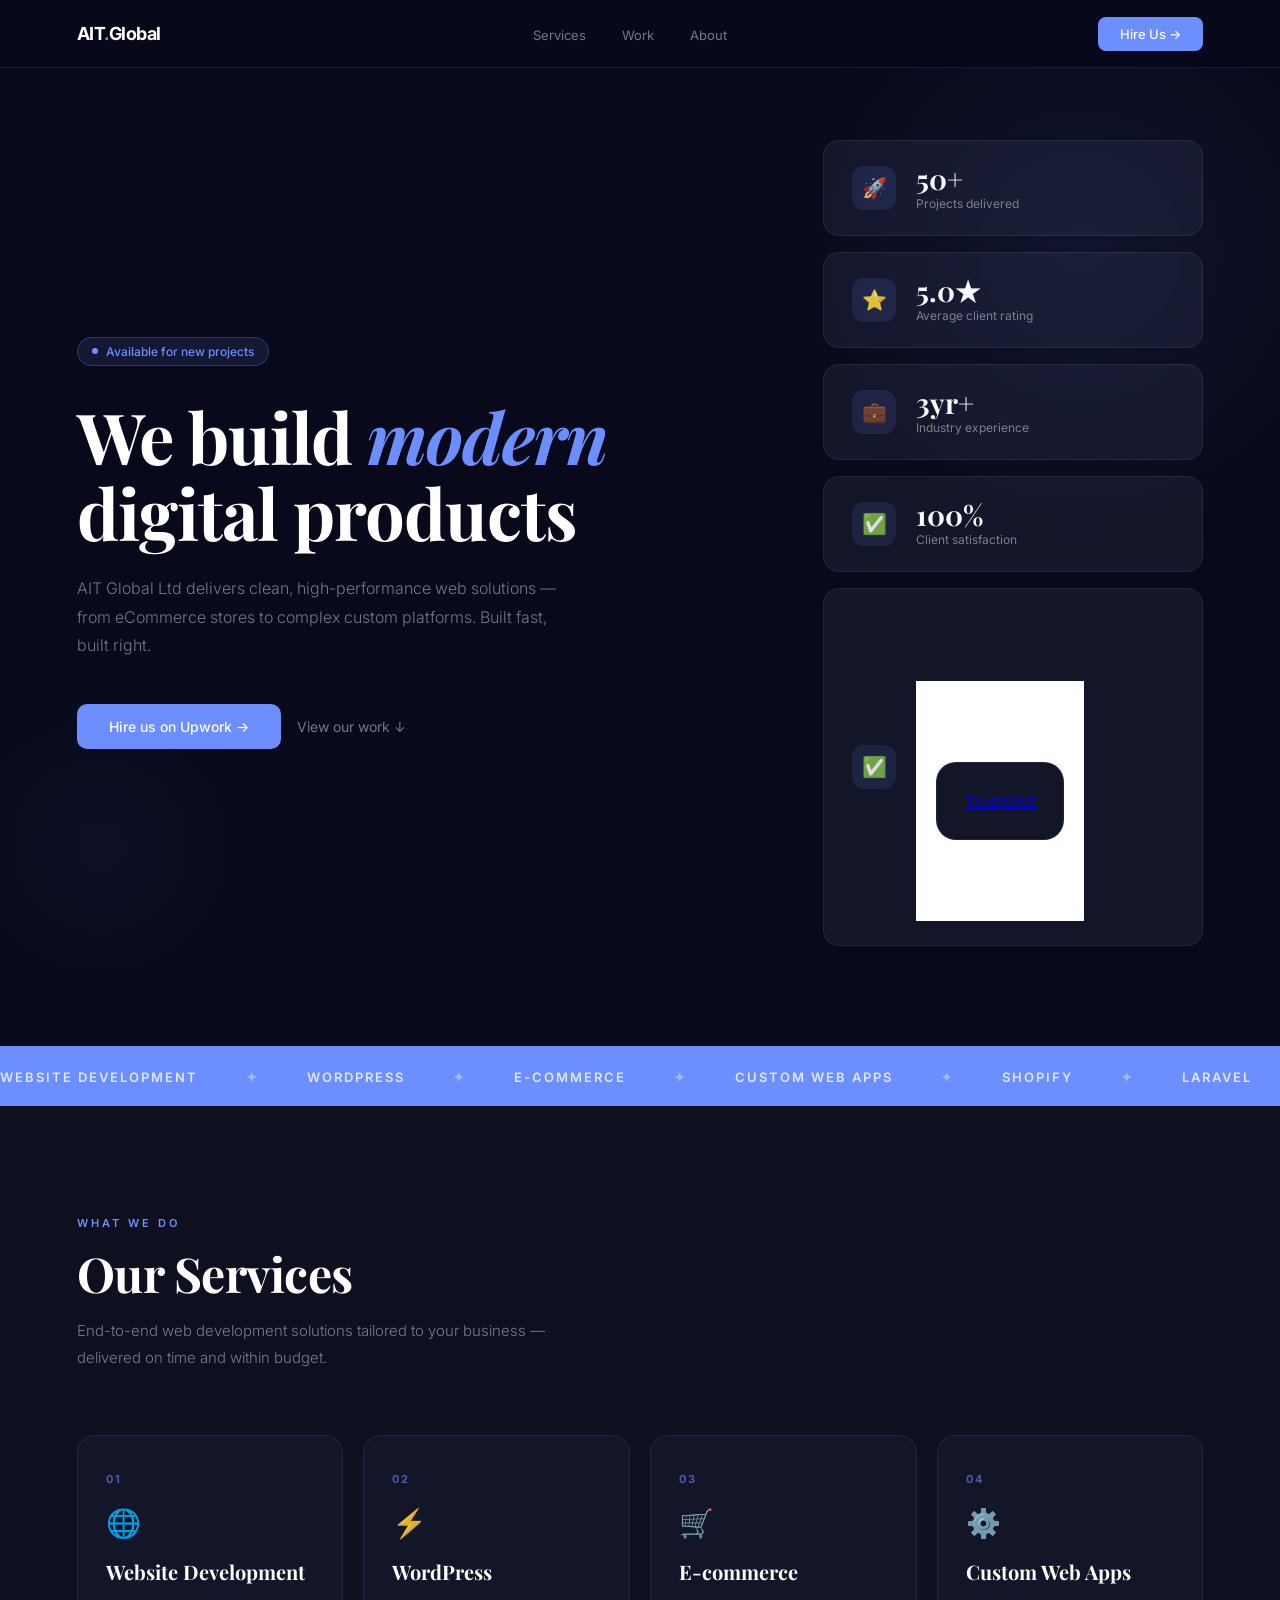
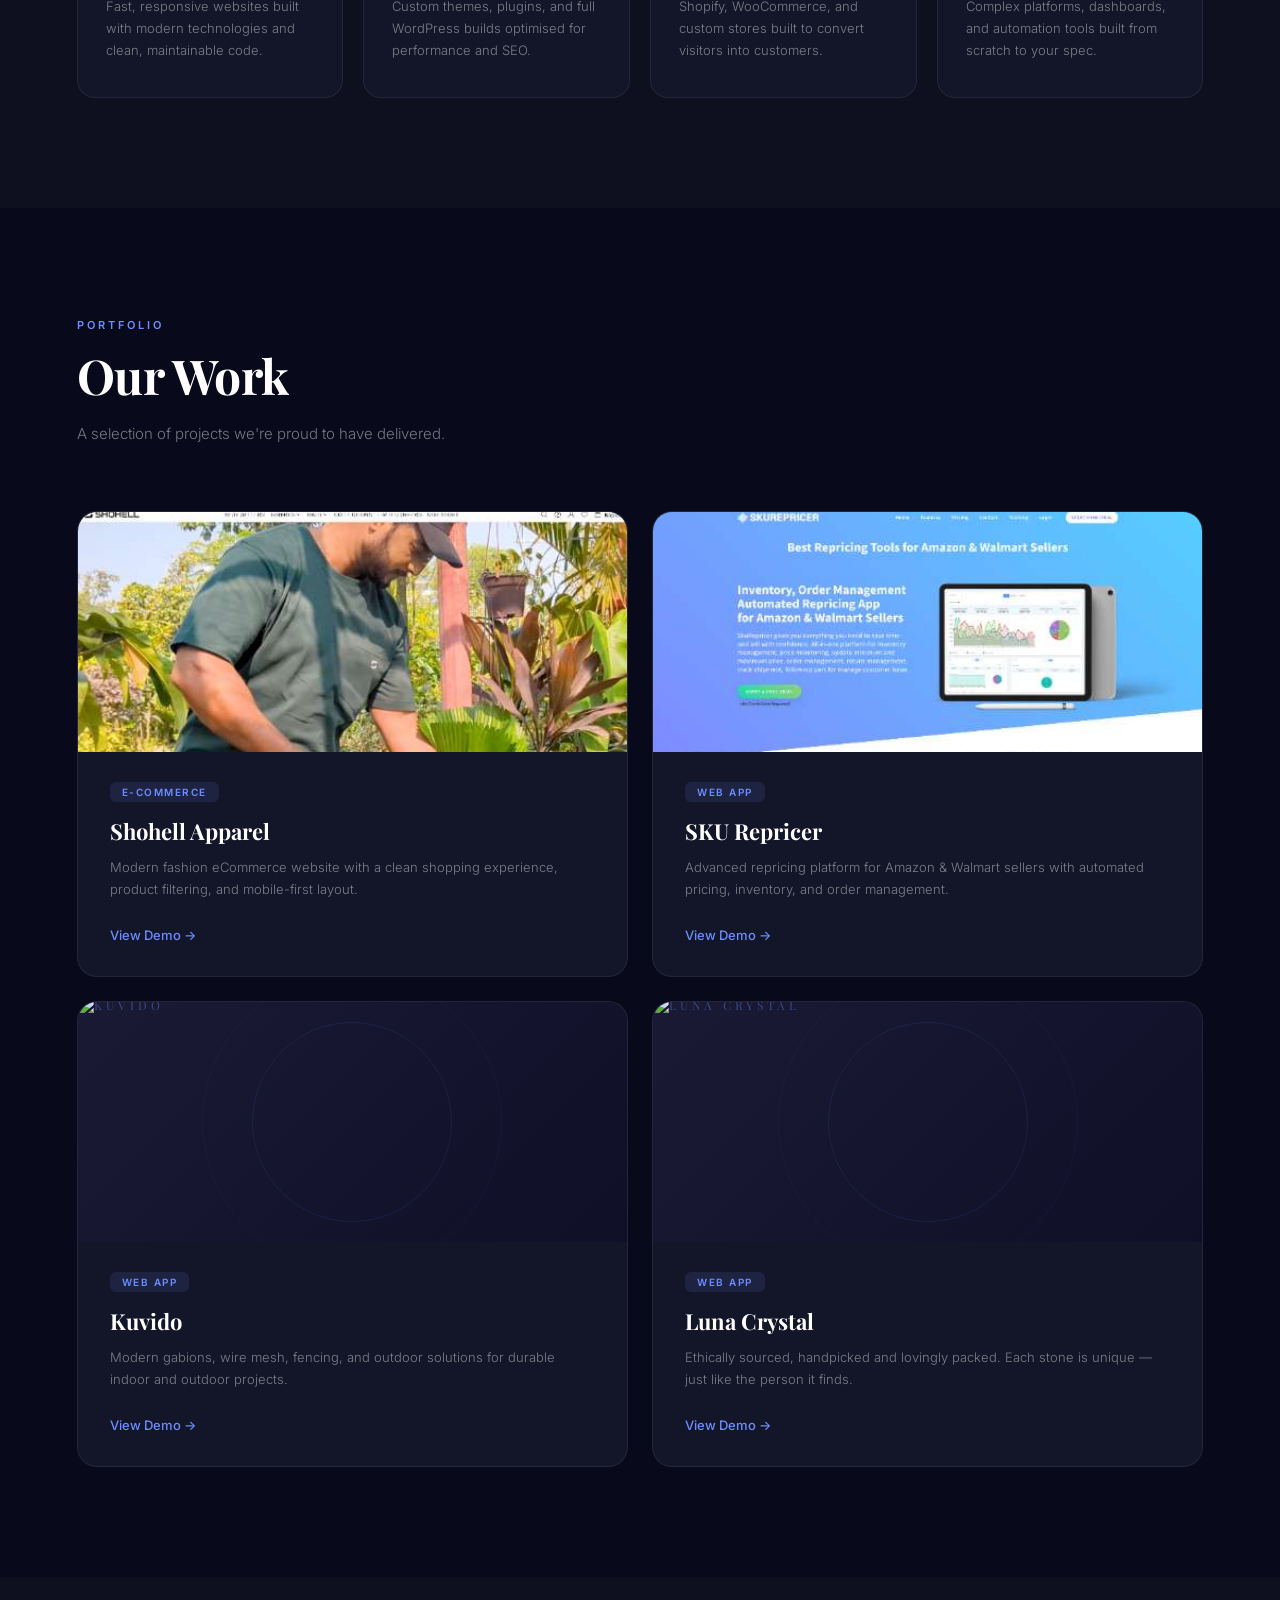
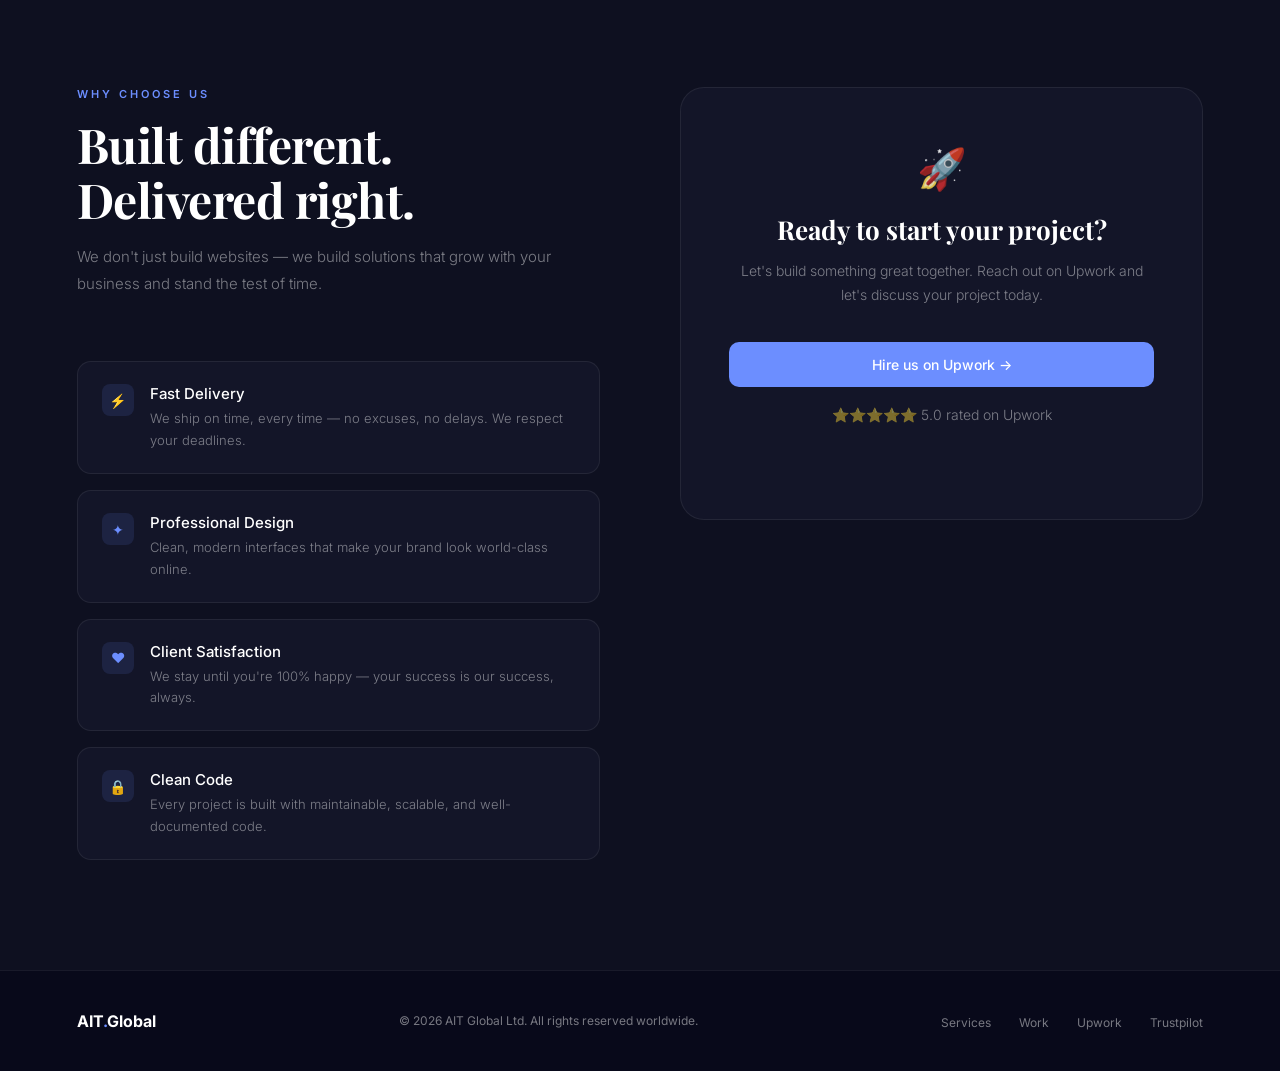
==== index.html @ 06193c50 "Update index.html" ====
<!DOCTYPE html>
<html lang="en">
<head>
<meta charset="UTF-8">
<meta name="viewport" content="width=device-width, initial-scale=1.0">
<title>AIT Global Ltd</title>
 <!-- TrustBox script -->
<script type="text/javascript" src="//widget.trustpilot.com/bootstrap/v5/tp.widget.bootstrap.min.js" async></script>
<!-- End TrustBox script -->
<link href="https://fonts.googleapis.com/css2?family=Playfair+Display:ital,wght@0,400;0,700;1,400&family=Inter:wght@300;400;500;600&display=swap" rel="stylesheet">
<link href="style.css" rel="stylesheet">
</head>
<body>

<nav>
  <a href="#" class="logo">AIT<em>.</em>Global</a>
  <ul class="nav-links">
    <li><a href="#services">Services</a></li>
    <li><a href="#work">Work</a></li>
    <li><a href="#why">About</a></li>
  </ul>
  <a href="https://www.upwork.com/agencies/2029440093479025218/" class="nav-cta" target="_blank">Hire Us →</a>
</nav>
<!-- HERO -->
<section class="hero">
  <div>
    <div class="hero-badge"><span></span> Available for new projects</div>
    <h1>We build <em>modern</em><br>digital products</h1>
    <p class="hero-sub">AIT Global Ltd delivers clean, high-performance web solutions — from eCommerce stores to complex custom platforms. Built fast, built right.</p>
    <div class="hero-actions">
      <a href="https://www.upwork.com/agencies/2029440093479025218/" class="btn-primary" target="_blank">Hire us on Upwork →</a>
      <a href="#work" class="btn-ghost">View our work ↓</a>
    </div>
  </div>
  <div class="hero-right">
    <div class="stat-card">
      <div class="stat-icon">🚀</div>
      <div>
        <div class="stat-num">50+</div>
        <div class="stat-label">Projects delivered</div>
      </div>
    </div>
    <div class="stat-card">
      <div class="stat-icon">⭐</div>
      <div>
        <div class="stat-num">5.0★</div>
        <div class="stat-label">Average client rating</div>
      </div>
    </div>
    <div class="stat-card">
      <div class="stat-icon">💼</div>
      <div>
        <div class="stat-num">3yr+</div>
        <div class="stat-label">Industry experience</div>
      </div>
    </div>
    <div class="stat-card">
      <div class="stat-icon">✅</div>
      <div>
        <div class="stat-num">100%</div>
        <div class="stat-label">Client satisfaction</div>
      </div>
    </div>
    <div class="stat-card">
      <div class="stat-icon">✅</div>
      <div>
        <section class="trustpilot-section">
  <div class="trustpilot-section__inner">
    <div
      class="trustpilot-widget"
      data-locale="en-GB"
      data-template-id="56278e9abfbbba0bdcd568bc"
      data-businessunit-id="6a0d34b3b5e8fbc1fc6ab415"
      data-style-height="140px"
      data-style-width="100%"
      data-theme="light">
      <a href="https://www.trustpilot.com/review/aitgloballtd.com" target="_blank" rel="noopener">Trustpilot</a>
    </div>
  </div>
</section>
      </div>
    </div>
   <!-- <div class="trustpilot-section__inner">
    
  </div> -->
  </div>
</section>

<!-- MARQUEE -->
<div class="marquee-wrap">
  <div class="marquee">
    <span>Website Development</span><span class="dot">✦</span>
    <span>WordPress</span><span class="dot">✦</span>
    <span>E-commerce</span><span class="dot">✦</span>
    <span>Custom Web Apps</span><span class="dot">✦</span>
    <span>Shopify</span><span class="dot">✦</span>
    <span>Laravel</span><span class="dot">✦</span>
    <span>React</span><span class="dot">✦</span>
    <span>UI/UX Design</span><span class="dot">✦</span>
    <span>Website Development</span><span class="dot">✦</span>
    <span>WordPress</span><span class="dot">✦</span>
    <span>E-commerce</span><span class="dot">✦</span>
    <span>Custom Web Apps</span><span class="dot">✦</span>
    <span>Shopify</span><span class="dot">✦</span>
    <span>Laravel</span><span class="dot">✦</span>
    <span>React</span><span class="dot">✦</span>
    <span>UI/UX Design</span><span class="dot">✦</span>
  </div>
</div>

<!-- SERVICES -->
<section class="services" id="services">
  <div class="section-eyebrow">What we do</div>
  <h2>Our Services</h2>
  <p class="section-sub">End-to-end web development solutions tailored to your business — delivered on time and within budget.</p>
  <div class="services-grid">
    <div class="service-card">
      <div class="service-num">01</div>
      <div class="service-icon">🌐</div>
      <div class="service-title">Website Development</div>
      <p class="service-desc">Fast, responsive websites built with modern technologies and clean, maintainable code.</p>
    </div>
    <div class="service-card">
      <div class="service-num">02</div>
      <div class="service-icon">⚡</div>
      <div class="service-title">WordPress</div>
      <p class="service-desc">Custom themes, plugins, and full WordPress builds optimised for performance and SEO.</p>
    </div>
    <div class="service-card">
      <div class="service-num">03</div>
      <div class="service-icon">🛒</div>
      <div class="service-title">E-commerce</div>
      <p class="service-desc">Shopify, WooCommerce, and custom stores built to convert visitors into customers.</p>
    </div>
    <div class="service-card">
      <div class="service-num">04</div>
      <div class="service-icon">⚙️</div>
      <div class="service-title">Custom Web Apps</div>
      <p class="service-desc">Complex platforms, dashboards, and automation tools built from scratch to your spec.</p>
    </div>
  </div>
 
</section>

<!-- WORK -->
<section id="work">
  <div class="section-eyebrow">Portfolio</div>
  <h2>Our Work</h2>
  <p class="section-sub">A selection of projects we're proud to have delivered.</p>
  <div class="work-grid">
    <div class="work-card">
      <div class="work-thumb work-thumb-1">
        <div class="work-thumb-deco2"></div>
        <div class="work-thumb-deco"></div>
        <div class="work-thumb-img">
          <img src="shohel-apparel.jpg" alt="Shohell Apparel" />
        </div>
      </div>
      <div class="work-body">
        <div class="work-tag">E-commerce</div>
        <div class="work-title">Shohell Apparel</div>
        <p class="work-desc">Modern fashion eCommerce website with a clean shopping experience, product filtering, and mobile-first layout.</p>
        <a href="https://shohellapparel.com/" class="work-link">View Demo →</a>
      </div>
    </div>
    <div class="work-card">
      <div class="work-thumb work-thumb-1">
        <div class="work-thumb-deco2"></div>
        <div class="work-thumb-deco"></div>
        <div class="work-thumb-img">
          <img src="skurepricer.jpg" alt="Skurepricer" />
        </div>
      </div>
      <div class="work-body">
        <div class="work-tag">Web App</div>
        <div class="work-title">SKU Repricer</div>
        <p class="work-desc">Advanced repricing platform for Amazon & Walmart sellers with automated pricing, inventory, and order management.</p>
        <a href="https://skurepricer.com/" class="work-link">View Demo →</a>
      </div>
    </div>
   <div class="work-card">
      <div class="work-thumb work-thumb-1">
        <div class="work-thumb-deco2"></div>
        <div class="work-thumb-deco"></div>
        <div class="work-thumb-img">
          <img src="kuvido.png" alt="Kuvido" />
        </div>
      </div>
      <div class="work-body">
        <div class="work-tag">Web App</div>
        <div class="work-title">Kuvido</div>
        <p class="work-desc">Modern gabions, wire mesh, fencing, and outdoor solutions for durable indoor and outdoor projects.</p>
        <a href="https://kuvido.com/" class="work-link">View Demo →</a>
      </div>
    </div>
   <div class="work-card">
      <div class="work-thumb work-thumb-1">
        <div class="work-thumb-deco2"></div>
        <div class="work-thumb-deco"></div>
        <div class="work-thumb-img">
          <img src="luna-crystal.png" alt="Luna Crystal" />
        </div>
      </div>
      <div class="work-body">
        <div class="work-tag">Web App</div>
        <div class="work-title">Luna Crystal</div>
        <p class="work-desc">Ethically sourced, handpicked and lovingly packed. Each stone is unique — just like the person it finds.</p>
        <a href="https://lunacrystals.co.uk/" class="work-link">View Demo →</a>
      </div>
    </div>
  </div>
</section>

<!-- WHY -->
<section class="why" id="why">
  <div class="why-inner">
    <div>
      <div class="section-eyebrow">Why choose us</div>
      <h2>Built different.<br>Delivered right.</h2>
      <p class="section-sub">We don't just build websites — we build solutions that grow with your business and stand the test of time.</p>
      <ul class="why-list">
        <li class="why-item">
          <div class="why-check">⚡</div>
          <div class="why-text">
            <strong>Fast Delivery</strong>
            <span>We ship on time, every time — no excuses, no delays. We respect your deadlines.</span>
          </div>
        </li>
        <li class="why-item">
          <div class="why-check">✦</div>
          <div class="why-text">
            <strong>Professional Design</strong>
            <span>Clean, modern interfaces that make your brand look world-class online.</span>
          </div>
        </li>
        <li class="why-item">
          <div class="why-check">❤</div>
          <div class="why-text">
            <strong>Client Satisfaction</strong>
            <span>We stay until you're 100% happy — your success is our success, always.</span>
          </div>
        </li>
        <li class="why-item">
          <div class="why-check">🔒</div>
          <div class="why-text">
            <strong>Clean Code</strong>
            <span>Every project is built with maintainable, scalable, and well-documented code.</span>
          </div>
        </li>
      </ul>
    </div>
    <div>
      <div class="cta-box">
        <div class="cta-box-icon">🚀</div>
        <h3>Ready to start your project?</h3>
        <p>Let's build something great together. Reach out on Upwork and let's discuss your project today.</p>
        <a href="https://www.upwork.com/agencies/2029440093479025218/" class="btn-primary" target="_blank">Hire us on Upwork →</a>
        <p class="cta-trust">⭐⭐⭐⭐⭐ 5.0 rated on Upwork</p>
      </div>
    </div>
  </div>
</section>

<footer>
  <div class="footer-logo">AIT<em>.</em>Global</div>
  <p>© <span id="year"></span> AIT Global Ltd. All rights reserved worldwide.</p>
  <script>
    document.getElementById('year').textContent = new Date().getFullYear();
  </script>
  <ul class="footer-links">
    <li><a href="#services">Services</a></li>
    <li><a href="#work">Work</a></li>
    <li><a href="https://www.upwork.com/agencies/2029440093479025218/" target="_blank">Upwork</a></li>
    <li><a href="https://www.trustpilot.com/review/aitgloballtd.com" target="_blank">Trustpilot</a></li>
  </ul>
</footer>

</body>
</html>
---- style.css ----
*, *::before, *::after { margin: 0; padding: 0; box-sizing: border-box; }

  :root {
    --bg: #08091A;
    --bg2: #0E1020;
    --bg3: #131528;
    --accent: #6C8EFF;
    --accent2: #4F6EF7;
    --accent-light: rgba(108,142,255,0.12);
    --white: #ffffff;
    --muted: rgba(255,255,255,0.45);
    --border: rgba(255,255,255,0.07);
    --text: rgba(255,255,255,0.88);
  }

  html { scroll-behavior: smooth; }

  body {
    font-family: 'Inter', sans-serif;
    background: var(--bg);
    color: var(--text);
    overflow-x: hidden;
  }

  /* NAV */
  nav {
    position: fixed;
    top: 0; left: 0; right: 0;
    z-index: 100;
    padding: 0 6%;
    height: 68px;
    display: flex;
    align-items: center;
    justify-content: space-between;
    background: rgba(8,9,26,0.85);
    backdrop-filter: blur(16px);
    border-bottom: 1px solid var(--border);
  }

  .logo {
    font-family: 'Inter', sans-serif;
    font-weight: 700;
    font-size: 18px;
    color: var(--white);
    letter-spacing: -0.5px;
    text-decoration: none;
  }

  .logo em { color: var(--accent); font-style: normal; }

  .nav-links {
    display: flex;
    gap: 36px;
    list-style: none;
  }

  .nav-links a {
    font-size: 13px;
    font-weight: 400;
    color: var(--muted);
    text-decoration: none;
    transition: color 0.2s;
  }

  .nav-links a:hover { color: var(--white); }

  .nav-cta {
    background: var(--accent);
    color: var(--white);
    padding: 9px 22px;
    border-radius: 8px;
    font-size: 13px;
    font-weight: 500;
    text-decoration: none;
    transition: all 0.2s;
  }

  .nav-cta:hover { background: var(--accent2); transform: translateY(-1px); }

  /* HERO */
  .hero {
    min-height: 100vh;
    padding: 140px 6% 100px;
    display: grid;
    grid-template-columns: 1fr 380px;
    gap: 60px;
    align-items: center;
    position: relative;
    overflow: hidden;
  }

  .hero::before {
    content: '';
    position: absolute;
    width: 700px;
    height: 700px;
    border-radius: 50%;
    background: radial-gradient(circle, rgba(108,142,255,0.08) 0%, transparent 65%);
    top: -100px;
    right: -150px;
    pointer-events: none;
  }

  .hero::after {
    content: '';
    position: absolute;
    width: 400px;
    height: 400px;
    border-radius: 50%;
    background: radial-gradient(circle, rgba(108,142,255,0.05) 0%, transparent 65%);
    bottom: 0;
    left: -100px;
    pointer-events: none;
  }

  .hero-badge {
    display: inline-flex;
    align-items: center;
    gap: 8px;
    background: var(--accent-light);
    border: 1px solid rgba(108,142,255,0.25);
    color: var(--accent);
    font-size: 12px;
    font-weight: 500;
    padding: 6px 14px;
    border-radius: 100px;
    margin-bottom: 32px;
  }

  .hero-badge span {
    width: 6px;
    height: 6px;
    border-radius: 50%;
    background: var(--accent);
    animation: blink 2s infinite;
  }

  @keyframes blink {
    0%, 100% { opacity: 1; }
    50% { opacity: 0.3; }
  }

  .hero h1 {
    font-family: 'Playfair Display', serif;
    font-size: clamp(44px, 5.5vw, 72px);
    font-weight: 700;
    line-height: 1.08;
    letter-spacing: -1px;
    color: var(--white);
    margin-bottom: 24px;
  }

  .hero h1 em {
    font-style: italic;
    color: var(--accent);
  }

  .hero-sub {
    font-size: 16px;
    font-weight: 300;
    color: var(--muted);
    line-height: 1.8;
    max-width: 500px;
    margin-bottom: 44px;
  }

  .hero-actions {
    display: flex;
    gap: 16px;
    align-items: center;
  }

  .btn-primary {
    background: var(--accent);
    color: var(--white);
    padding: 14px 32px;
    border-radius: 10px;
    font-size: 14px;
    font-weight: 500;
    text-decoration: none;
    transition: all 0.25s;
    display: inline-flex;
    align-items: center;
    gap: 8px;
  }

  .btn-primary:hover {
    background: var(--accent2);
    transform: translateY(-2px);
    box-shadow: 0 12px 32px rgba(108,142,255,0.35);
  }

  .btn-ghost {
    color: var(--muted);
    font-size: 14px;
    font-weight: 400;
    text-decoration: none;
    display: inline-flex;
    align-items: center;
    gap: 8px;
    transition: color 0.2s;
  }

  .btn-ghost:hover { color: var(--white); }

  .hero-right {
    display: flex;
    flex-direction: column;
    gap: 16px;
  }

  .stat-card {
    background: var(--bg3);
    border: 1px solid var(--border);
    border-radius: 16px;
    padding: 24px 28px;
    display: flex;
    align-items: center;
    gap: 20px;
    transition: border-color 0.2s;
  }

  .stat-card:hover { border-color: rgba(108,142,255,0.3); }

  .stat-icon {
    width: 44px;
    height: 44px;
    background: var(--accent-light);
    border-radius: 12px;
    display: flex;
    align-items: center;
    justify-content: center;
    font-size: 20px;
    flex-shrink: 0;
  }

  .stat-num {
    font-family: 'Playfair Display', serif;
    font-size: 28px;
    font-weight: 700;
    color: var(--white);
    line-height: 1;
  }

  .stat-label {
    font-size: 12px;
    color: var(--muted);
    margin-top: 3px;
  }

  /* MARQUEE */
  .marquee-wrap {
    padding: 20px 0;
    background: var(--accent);
    overflow: hidden;
    white-space: nowrap;
  }

  .marquee {
    display: inline-flex;
    gap: 48px;
    animation: marquee 20s linear infinite;
  }

  .marquee span {
    font-size: 13px;
    font-weight: 600;
    letter-spacing: 2px;
    text-transform: uppercase;
    color: rgba(255,255,255,0.8);
  }

  .marquee span.dot { color: rgba(255,255,255,0.4); }

  @keyframes marquee {
    0% { transform: translateX(0); }
    100% { transform: translateX(-50%); }
  }

  /* SECTIONS */
  section { padding: 110px 6%; }

  .section-eyebrow {
    font-size: 11px;
    font-weight: 600;
    letter-spacing: 3px;
    text-transform: uppercase;
    color: var(--accent);
    margin-bottom: 16px;
  }

  h2 {
    font-family: 'Playfair Display', serif;
    font-size: clamp(30px, 4vw, 48px);
    font-weight: 700;
    color: var(--white);
    line-height: 1.15;
    letter-spacing: -0.5px;
    margin-bottom: 16px;
  }

  .section-sub {
    font-size: 15px;
    font-weight: 300;
    color: var(--muted);
    line-height: 1.8;
    max-width: 480px;
    margin-bottom: 64px;
  }

  /* SERVICES */
  .services { background: var(--bg2); }

  .services-grid {
    display: grid;
    grid-template-columns: repeat(auto-fit, minmax(240px, 1fr));
    gap: 20px;
  }

  .service-card {
    background: var(--bg3);
    border: 1px solid var(--border);
    border-radius: 18px;
    padding: 36px 28px;
    position: relative;
    overflow: hidden;
    transition: all 0.3s;
    cursor: default;
  }

  .service-card::after {
    content: '';
    position: absolute;
    inset: 0;
    border-radius: 18px;
    background: linear-gradient(135deg, rgba(108,142,255,0.05) 0%, transparent 60%);
    opacity: 0;
    transition: opacity 0.3s;
  }

  .service-card:hover {
    border-color: rgba(108,142,255,0.3);
    transform: translateY(-6px);
  }

  .service-card:hover::after { opacity: 1; }

  .service-num {
    font-size: 11px;
    font-weight: 700;
    letter-spacing: 2px;
    color: var(--accent);
    margin-bottom: 20px;
    opacity: 0.6;
  }

  .service-icon {
    font-size: 28px;
    margin-bottom: 18px;
  }

  .service-title {
    font-family: 'Playfair Display', serif;
    font-size: 20px;
    font-weight: 700;
    color: var(--white);
    margin-bottom: 10px;
  }

  .service-desc {
    font-size: 13px;
    font-weight: 300;
    color: var(--muted);
    line-height: 1.7;
  }

  /* WORK */
  .work-grid {
    display: grid;
    grid-template-columns: repeat(auto-fit, minmax(360px, 1fr));
    gap: 24px;
  }

  .work-card {
    background: var(--bg3);
    border: 1px solid var(--border);
    border-radius: 20px;
    overflow: hidden;
    transition: all 0.3s;
  }

  .work-card:hover {
    border-color: rgba(108,142,255,0.25);
    transform: translateY(-8px);
  }

  .work-thumb {
    height: 240px;
    display: flex;
    align-items: center;
    justify-content: center;
    font-family: 'Playfair Display', serif;
    font-size: 12px;
    letter-spacing: 4px;
    text-transform: uppercase;
    font-weight: 400;
    position: relative;
    overflow: hidden;
  }

  .work-thumb-1 {
    background: linear-gradient(135deg, #1a1a35, #0f0f28);
    color: rgba(108,142,255,0.4);
  }

  .work-thumb-2 {
    background: linear-gradient(135deg, #0d1f35, #0a1520);
    color: rgba(108,142,255,0.4);
  }

  .work-thumb-deco {
    position: absolute;
    width: 200px;
    height: 200px;
    border-radius: 50%;
    border: 1px solid rgba(108,142,255,0.1);
    top: 50%;
    left: 50%;
    transform: translate(-50%, -50%);
  }

  .work-thumb-deco2 {
    position: absolute;
    width: 300px;
    height: 300px;
    border-radius: 50%;
    border: 1px solid rgba(108,142,255,0.05);
    top: 50%;
    left: 50%;
    transform: translate(-50%, -50%);
  }

  .work-body { padding: 28px 32px 32px; }

  .work-tag {
    display: inline-block;
    background: var(--accent-light);
    color: var(--accent);
    font-size: 10px;
    font-weight: 600;
    letter-spacing: 1.5px;
    text-transform: uppercase;
    padding: 4px 12px;
    border-radius: 6px;
    margin-bottom: 14px;
  }

  .work-title {
    font-family: 'Playfair Display', serif;
    font-size: 22px;
    font-weight: 700;
    color: var(--white);
    margin-bottom: 10px;
  }

  .work-desc {
    font-size: 13px;
    font-weight: 300;
    color: var(--muted);
    line-height: 1.7;
    margin-bottom: 24px;
  }

  .work-link {
    display: inline-flex;
    align-items: center;
    gap: 8px;
    font-size: 13px;
    font-weight: 500;
    color: var(--accent);
    text-decoration: none;
    transition: gap 0.2s;
  }

  .work-link:hover { gap: 12px; }

  /* WHY */
  .why { background: var(--bg2); }

  .why-inner {
    display: grid;
    grid-template-columns: 1fr 1fr;
    gap: 80px;
    align-items: start;
  }

  .why-list {
    list-style: none;
    display: flex;
    flex-direction: column;
    gap: 16px;
    margin-top: 48px;
  }

  .why-item {
    display: flex;
    align-items: flex-start;
    gap: 16px;
    padding: 22px 24px;
    background: var(--bg3);
    border: 1px solid var(--border);
    border-radius: 14px;
    transition: all 0.2s;
  }

  .why-item:hover {
    border-color: rgba(108,142,255,0.25);
    background: rgba(108,142,255,0.04);
  }

  .why-check {
    width: 32px;
    height: 32px;
    background: var(--accent-light);
    border-radius: 8px;
    display: flex;
    align-items: center;
    justify-content: center;
    color: var(--accent);
    font-size: 14px;
    flex-shrink: 0;
  }

  .why-text strong {
    display: block;
    font-size: 15px;
    font-weight: 500;
    color: var(--white);
    margin-bottom: 4px;
  }

  .why-text span {
    font-size: 13px;
    font-weight: 300;
    color: var(--muted);
    line-height: 1.6;
  }

  .cta-box {
    background: var(--bg3);
    border: 1px solid var(--border);
    border-radius: 24px;
    padding: 56px 48px;
    text-align: center;
    position: sticky;
    top: 100px;
  }

  .cta-box-icon {
    font-size: 40px;
    margin-bottom: 20px;
  }

  .cta-box h3 {
    font-family: 'Playfair Display', serif;
    font-size: 26px;
    font-weight: 700;
    color: var(--white);
    margin-bottom: 12px;
    line-height: 1.3;
  }

  .cta-box p {
    font-size: 14px;
    font-weight: 300;
    color: var(--muted);
    line-height: 1.7;
    margin-bottom: 36px;
  }

  .cta-box .btn-primary { display: block; text-align: center; justify-content: center; margin-bottom: 12px; }

  .cta-trust {
    font-size: 12px;
    color: var(--muted);
    margin-top: 16px;
  }

  /* FOOTER */
  footer {
    background: var(--bg);
    border-top: 1px solid var(--border);
    padding: 40px 6%;
    display: flex;
    align-items: center;
    justify-content: space-between;
    flex-wrap: wrap;
    gap: 20px;
  }

  .footer-logo {
    font-weight: 700;
    font-size: 16px;
    color: var(--white);
  }

  .footer-logo em { color: var(--accent); font-style: normal; }

  footer p { font-size: 12px; color: var(--muted); }

  .footer-links {
    display: flex;
    gap: 28px;
    list-style: none;
  }

  .footer-links a {
    font-size: 12px;
    color: var(--muted);
    text-decoration: none;
    transition: color 0.2s;
  }

  .footer-links a:hover { color: var(--accent); }

  @media (max-width: 900px) {
    .hero { grid-template-columns: 1fr; }
    .why-inner { grid-template-columns: 1fr; }
    .nav-links { display: none; }
  }

 .work-thumb {
   overflow: hidden;
   position: relative;
 }
 
 .work-thumb-img {
   width: 100%;
   height: 250px; /* visible area height */
   overflow: hidden;
 }
 
 .work-thumb-img img {
   width: 100%;
   height: auto;
   display: block;
   transition: transform 8s ease-in-out; /* smooth scroll speed */
   transform: translateY(0);
 }
 
 .work-thumb:hover .work-thumb-img img {
   transform: translateY(calc(-100% + 250px)); /* scrolls to bottom */
 }
 .trustpilot-section {
  padding: 80px 20px;
  background: #ffffff;
}

.trustpilot-section__inner {
  max-width: 1100px;
  margin: 0 auto;
}

.trustpilot-widget {
  margin-top: 0 !important;
}
 .trustpilot-section {
  padding: 70px 6%;
  background: var(--bg2);
  border-top: 1px solid var(--border);
  border-bottom: 1px solid var(--border);
}

.trustpilot-section__inner {
  max-width: 1100px;
  margin: 0 auto;
  background: var(--bg3);
  border: 1px solid var(--border);
  border-radius: 20px;
  padding: 28px;
}

.trustpilot-widget {
  margin: 0 !important;
}
 .trustpilot-section {
  margin-top: 68px;
  padding: 80px 20px;
  background: #ffffff;
}
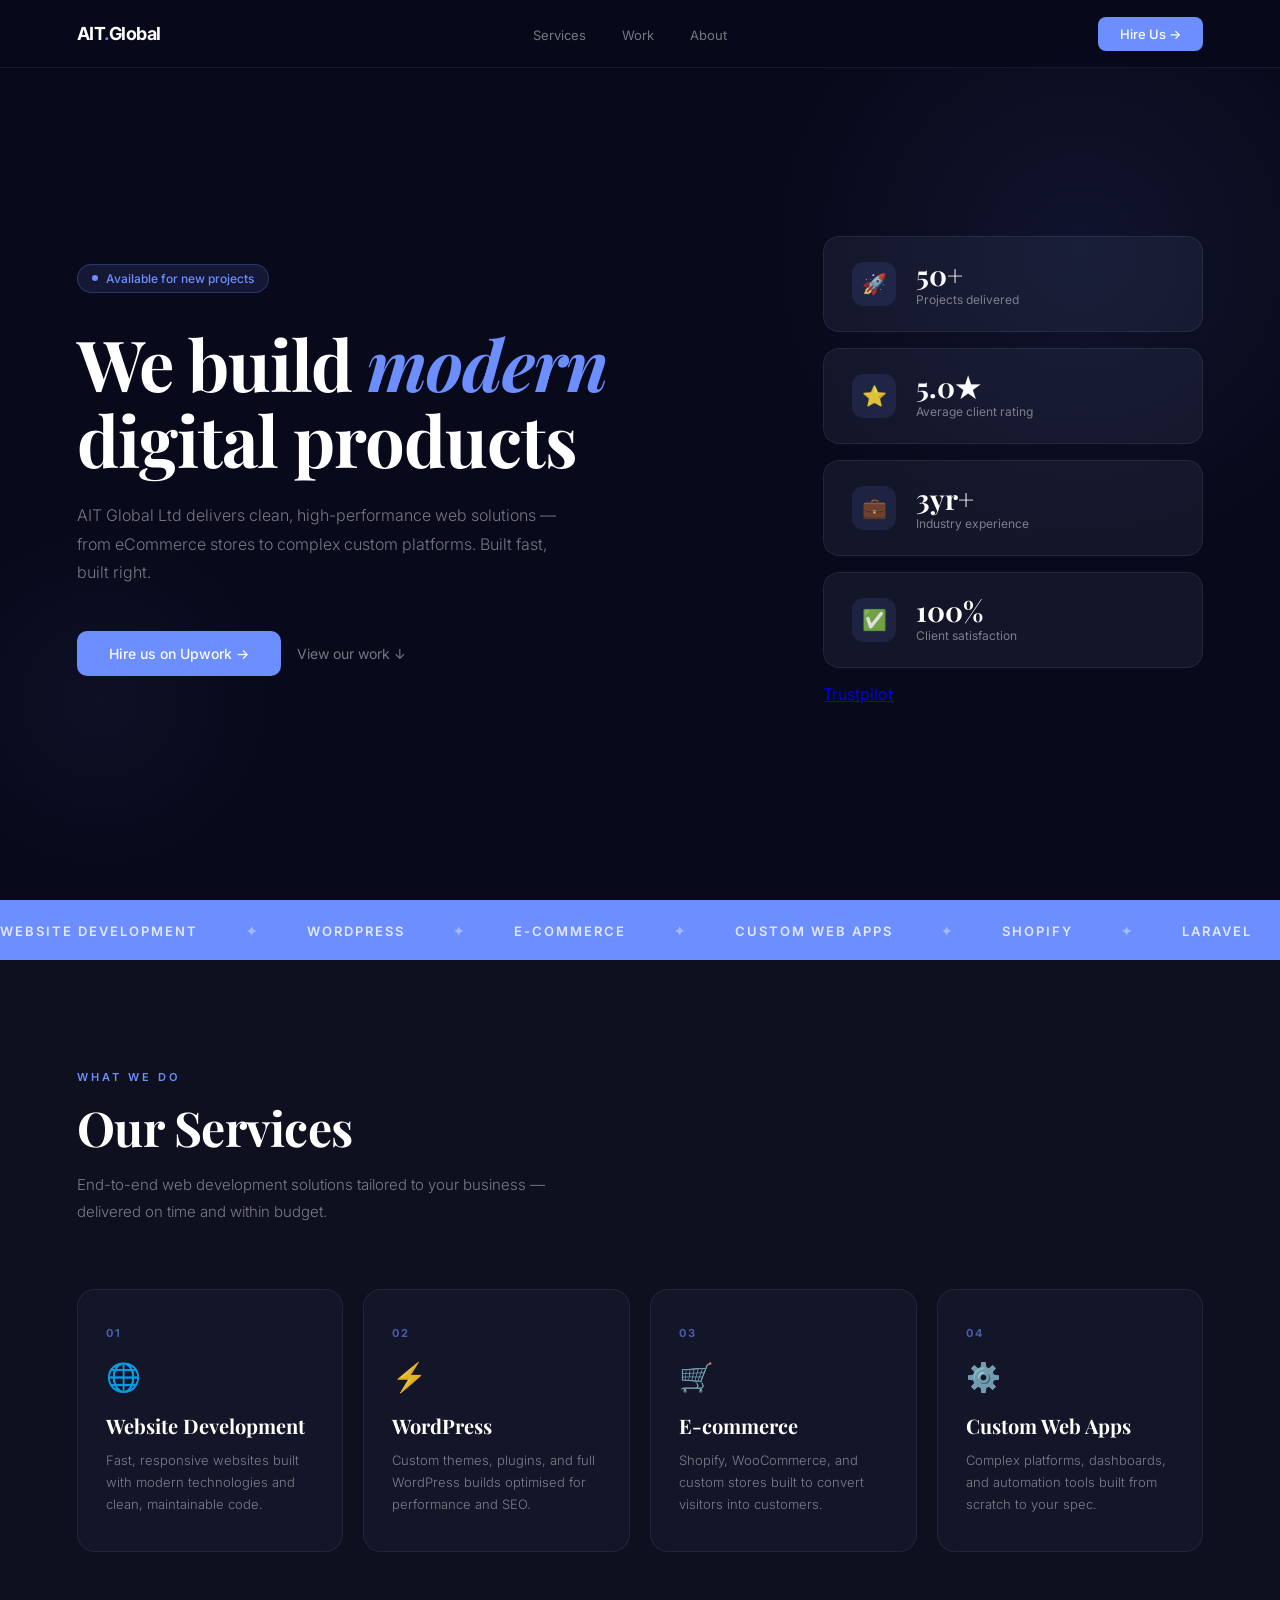
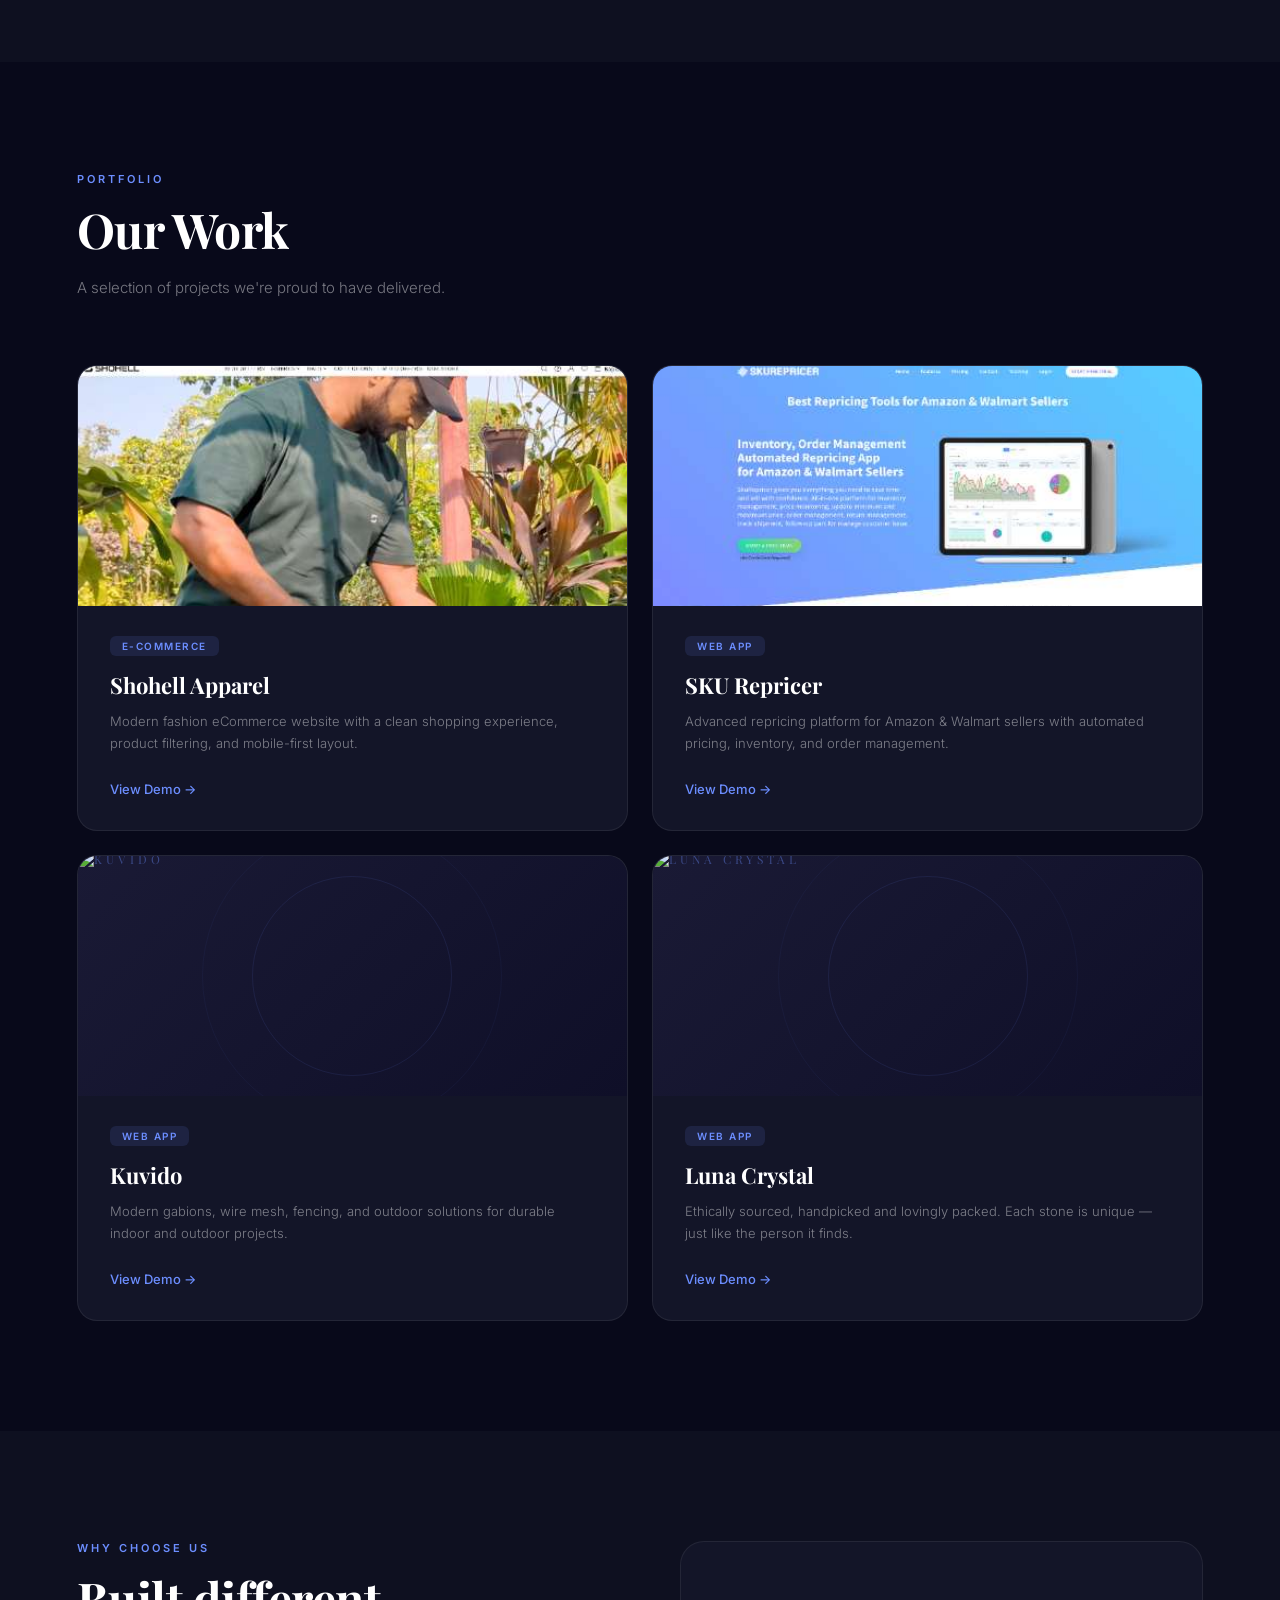
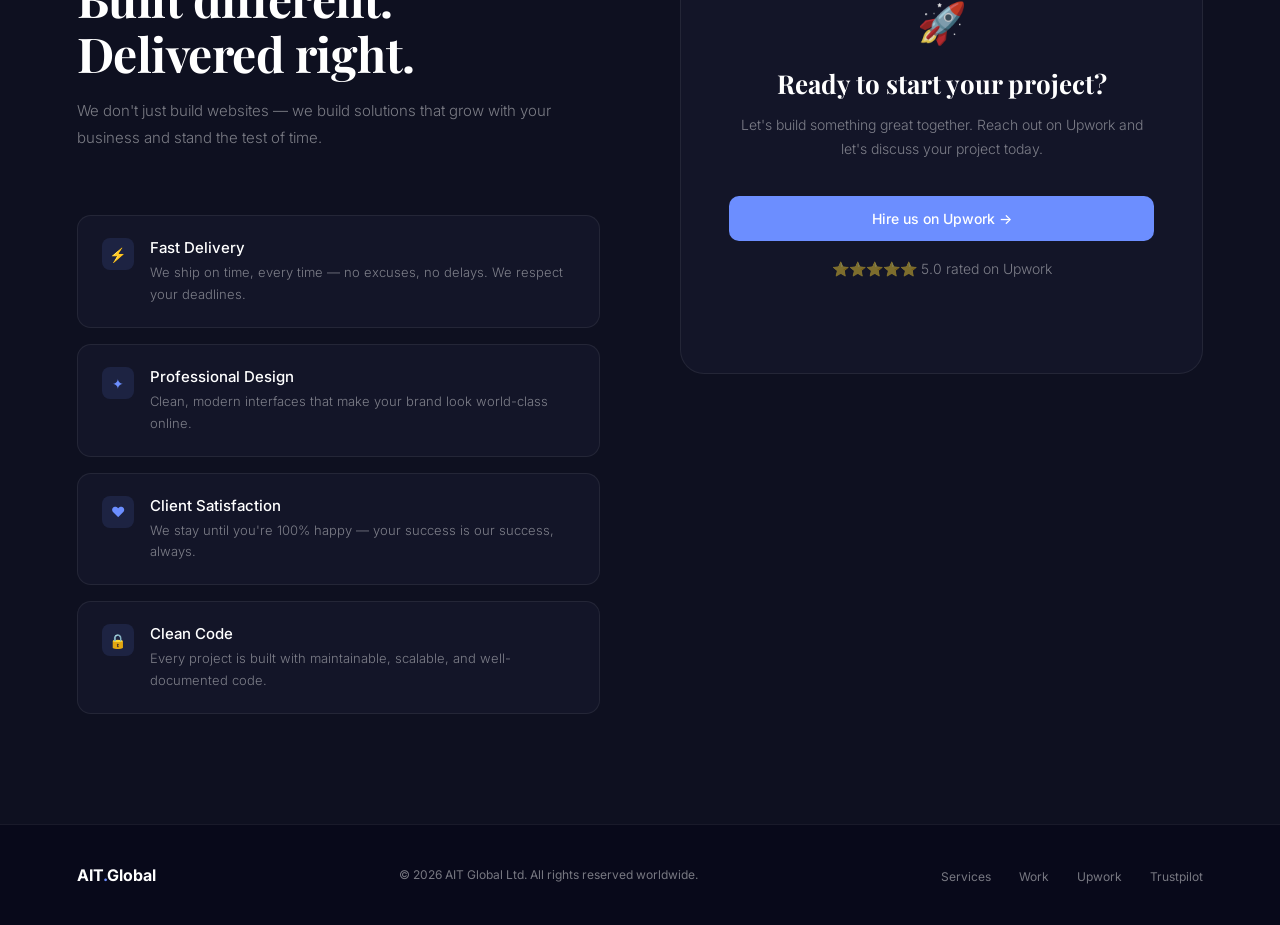
==== commit 0ba585df: "Update index.html" ====
--- a/index.html
+++ b/index.html
@@ -61,12 +61,7 @@
         <div class="stat-label">Client satisfaction</div>
       </div>
     </div>
-    <div class="stat-card">
-      <div class="stat-icon">✅</div>
-      <div>
-        <section class="trustpilot-section">
-  <div class="trustpilot-section__inner">
-    <div
+        <div
       class="trustpilot-widget"
       data-locale="en-GB"
       data-template-id="56278e9abfbbba0bdcd568bc"
@@ -76,13 +71,6 @@
       data-theme="light">
       <a href="https://www.trustpilot.com/review/aitgloballtd.com" target="_blank" rel="noopener">Trustpilot</a>
     </div>
-  </div>
-</section>
-      </div>
-    </div>
-   <!-- <div class="trustpilot-section__inner">
-    
-  </div> -->
   </div>
 </section>
 
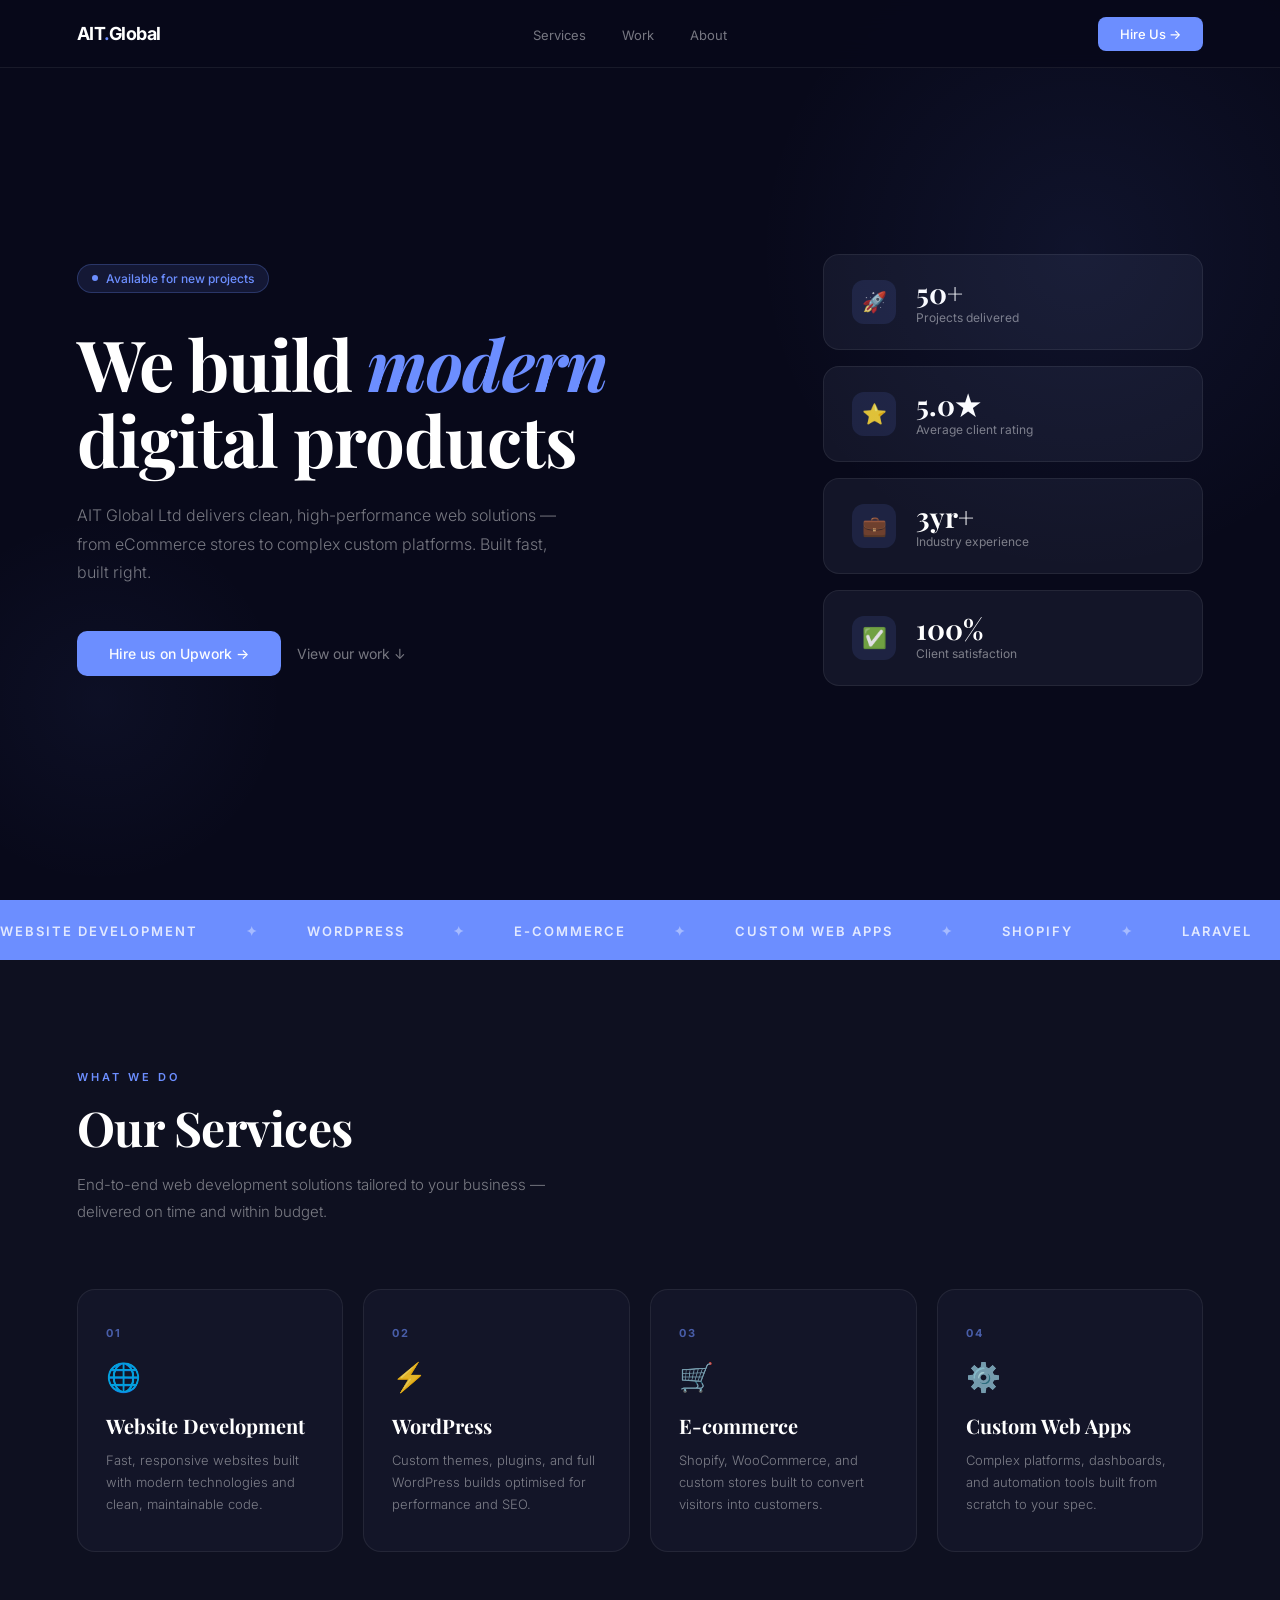
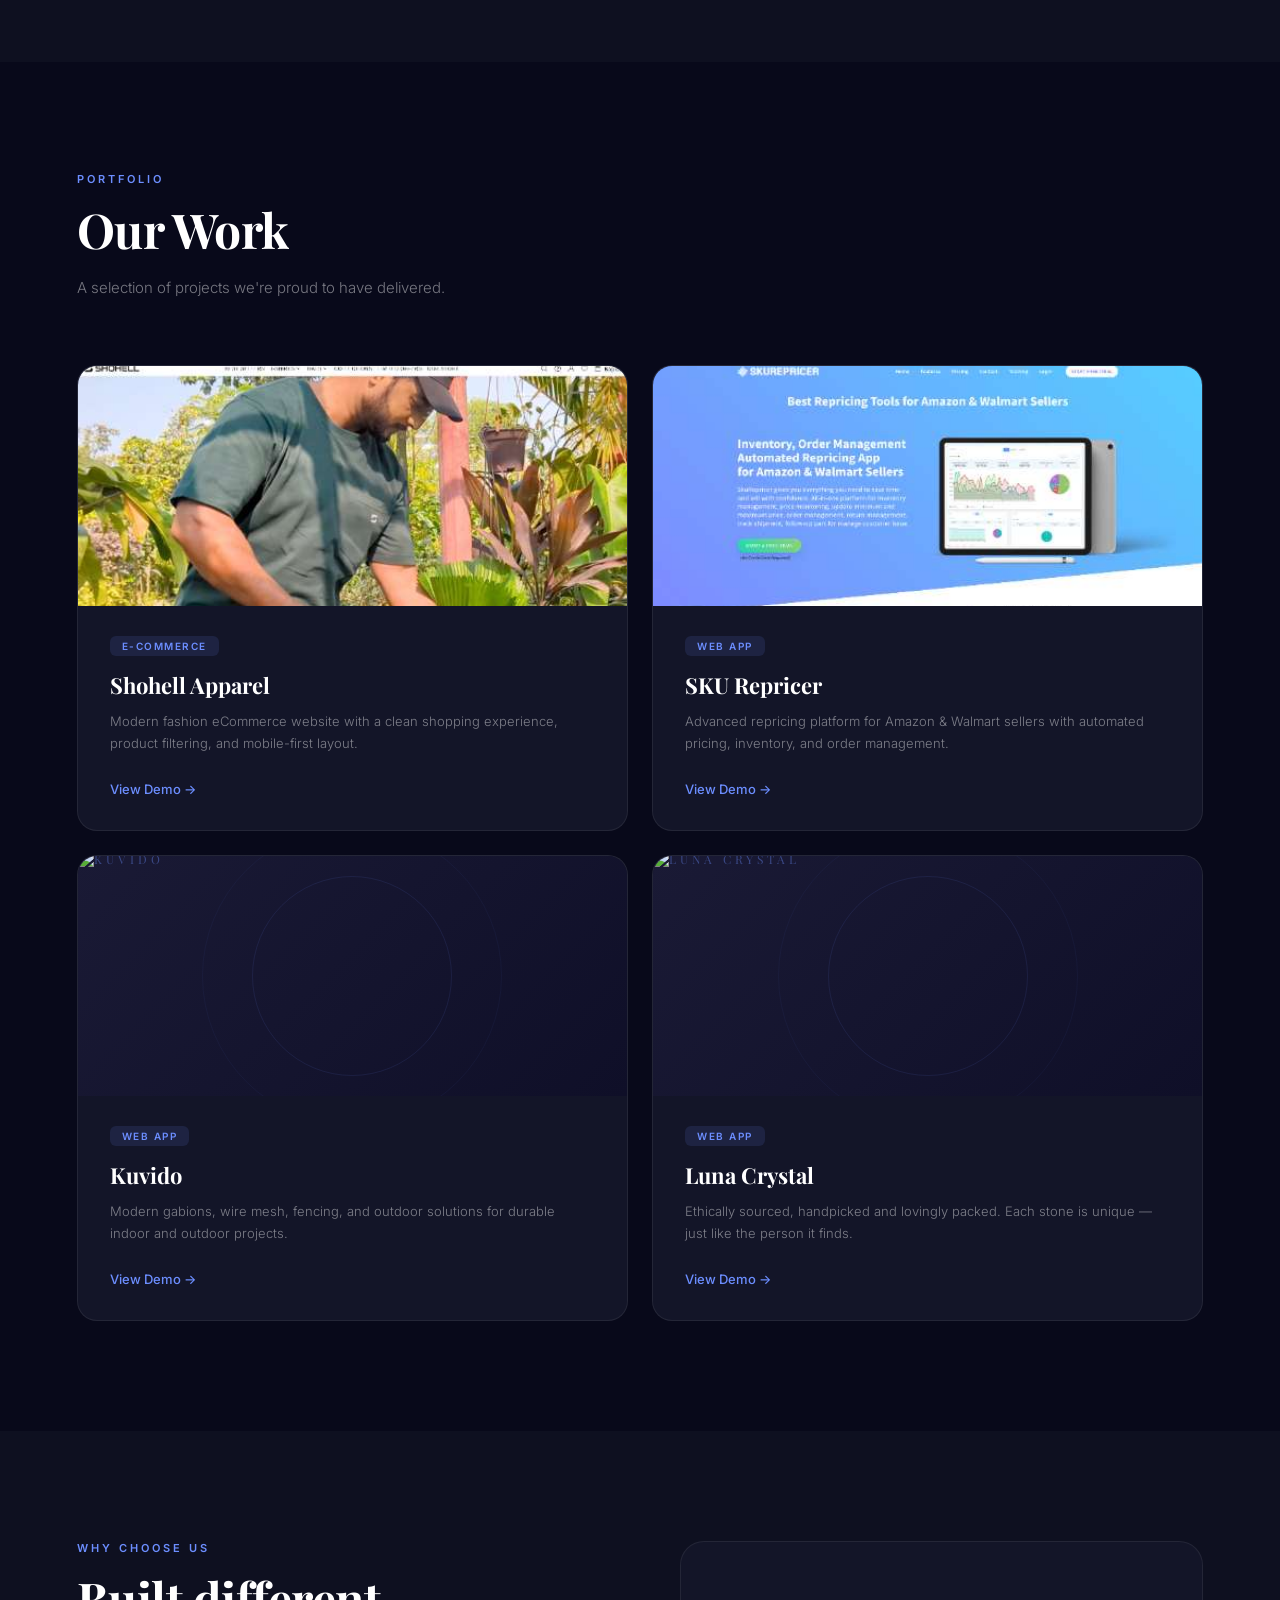
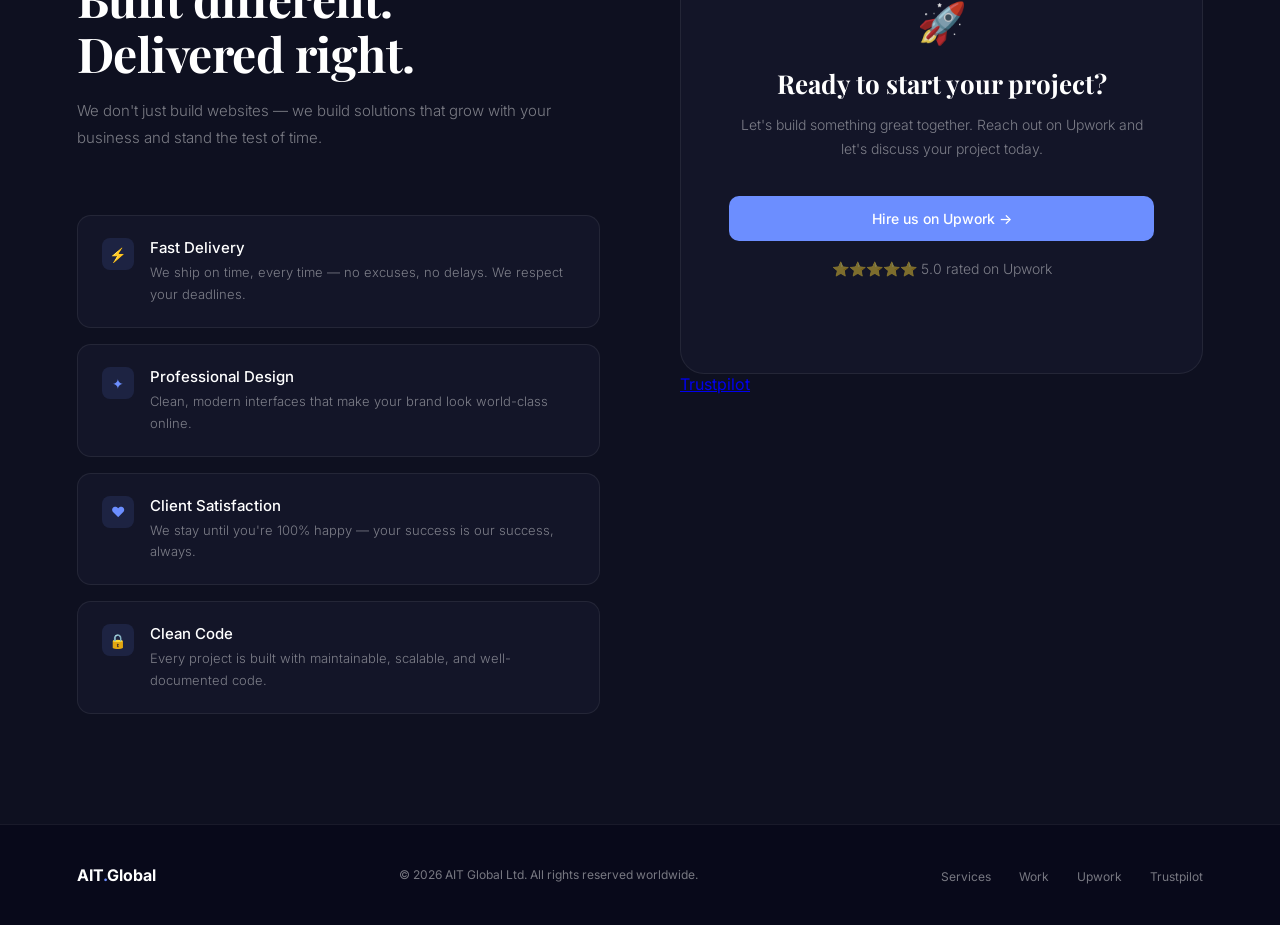
==== commit 61fefef2: "Update index.html" ====
--- a/index.html
+++ b/index.html
@@ -60,16 +60,6 @@
         <div class="stat-num">100%</div>
         <div class="stat-label">Client satisfaction</div>
       </div>
-    </div>
-        <div
-      class="trustpilot-widget"
-      data-locale="en-GB"
-      data-template-id="56278e9abfbbba0bdcd568bc"
-      data-businessunit-id="6a0d34b3b5e8fbc1fc6ab415"
-      data-style-height="140px"
-      data-style-width="100%"
-      data-theme="light">
-      <a href="https://www.trustpilot.com/review/aitgloballtd.com" target="_blank" rel="noopener">Trustpilot</a>
     </div>
   </div>
 </section>
@@ -245,6 +235,16 @@
         <a href="https://www.upwork.com/agencies/2029440093479025218/" class="btn-primary" target="_blank">Hire us on Upwork →</a>
         <p class="cta-trust">⭐⭐⭐⭐⭐ 5.0 rated on Upwork</p>
       </div>
+     <div
+      class="trustpilot-widget"
+      data-locale="en-GB"
+      data-template-id="56278e9abfbbba0bdcd568bc"
+      data-businessunit-id="6a0d34b3b5e8fbc1fc6ab415"
+      data-style-height="140px"
+      data-style-width="100%"
+      data-theme="light">
+      <a href="https://www.trustpilot.com/review/aitgloballtd.com" target="_blank" rel="noopener">Trustpilot</a>
+    </div>
     </div>
   </div>
 </section>
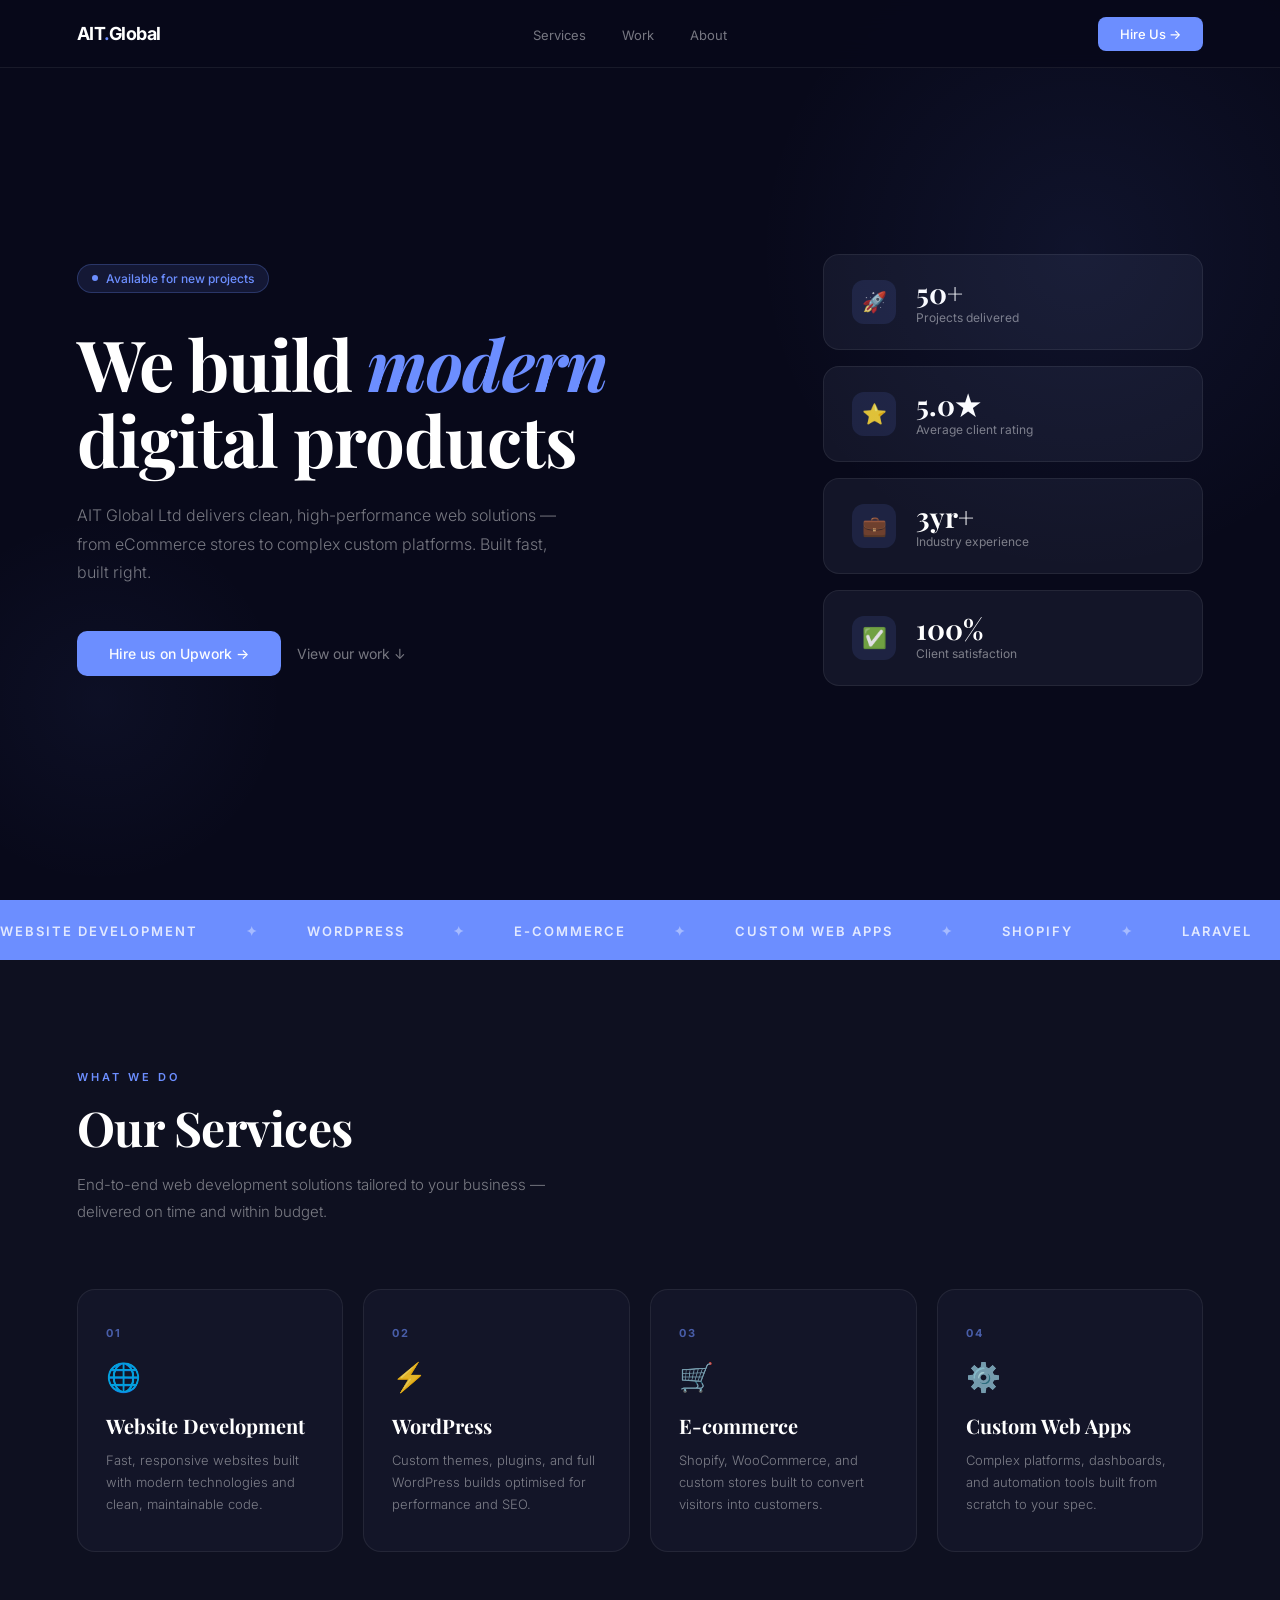
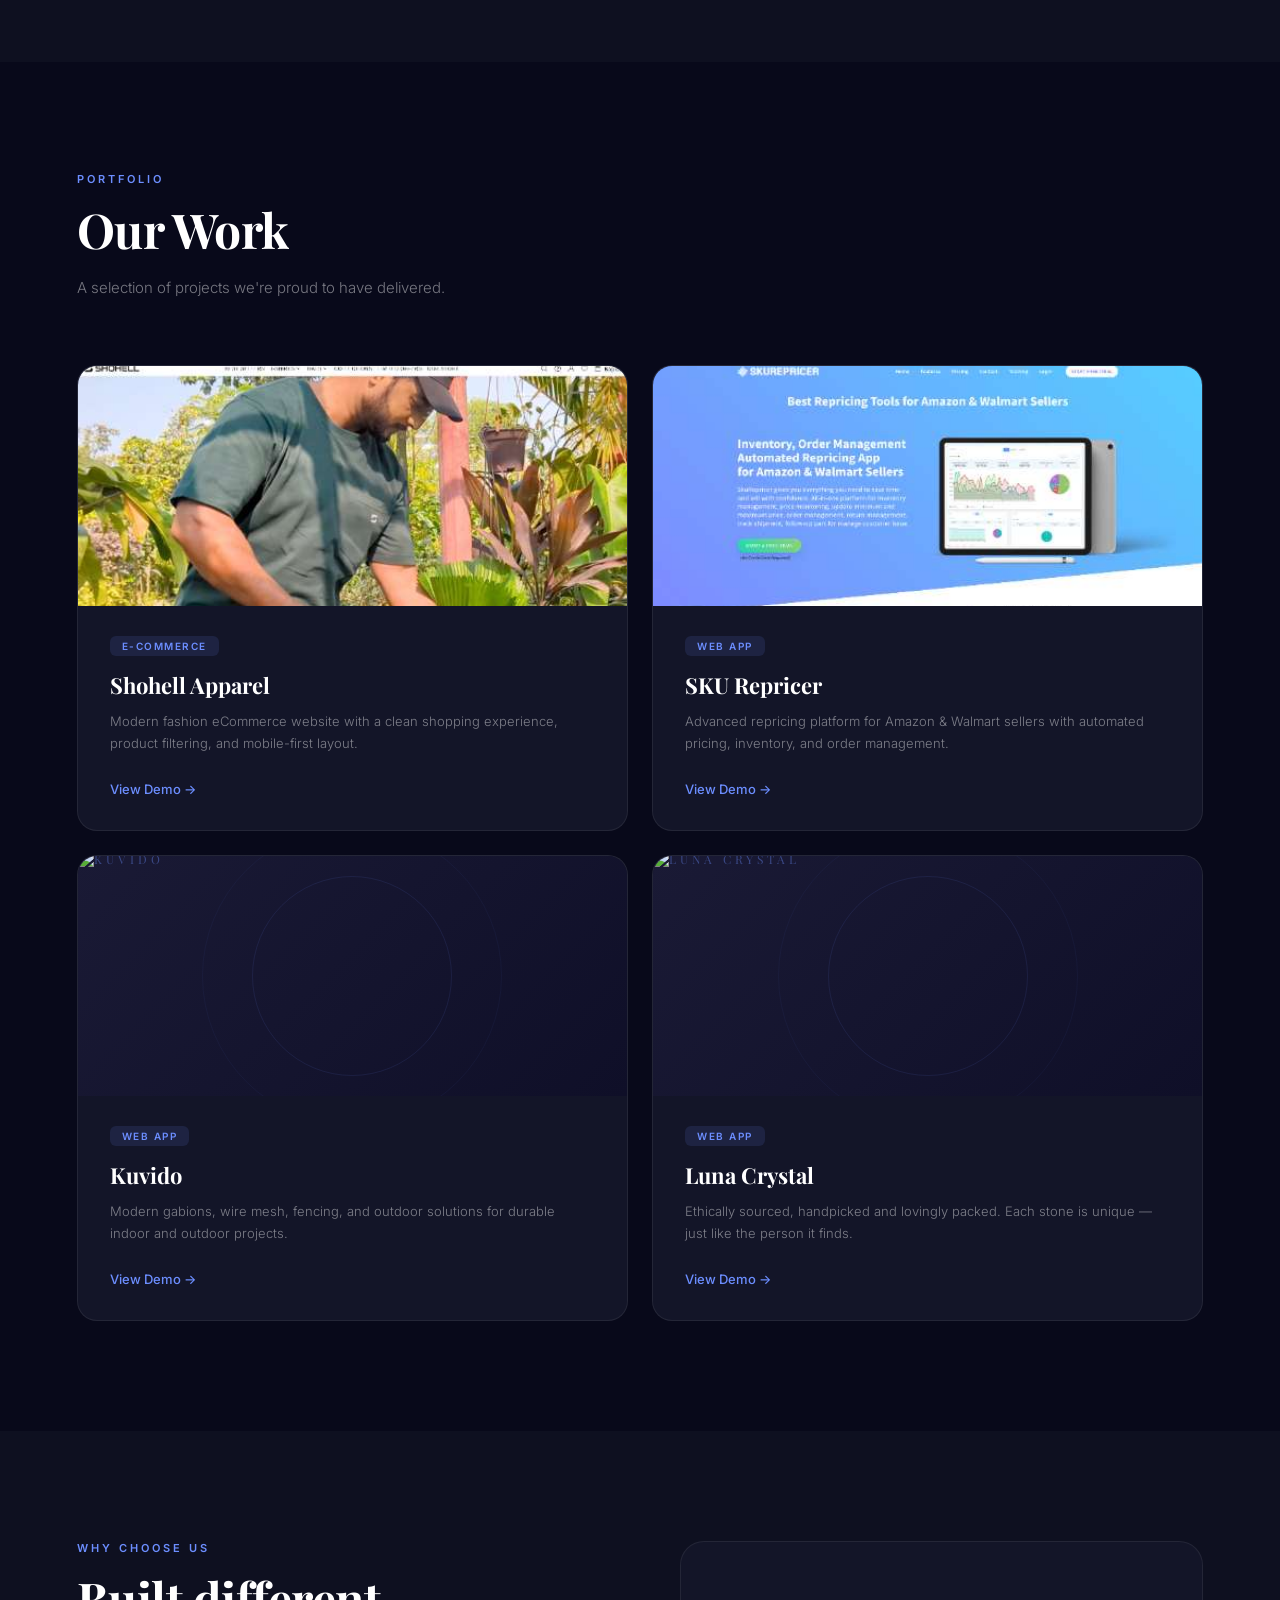
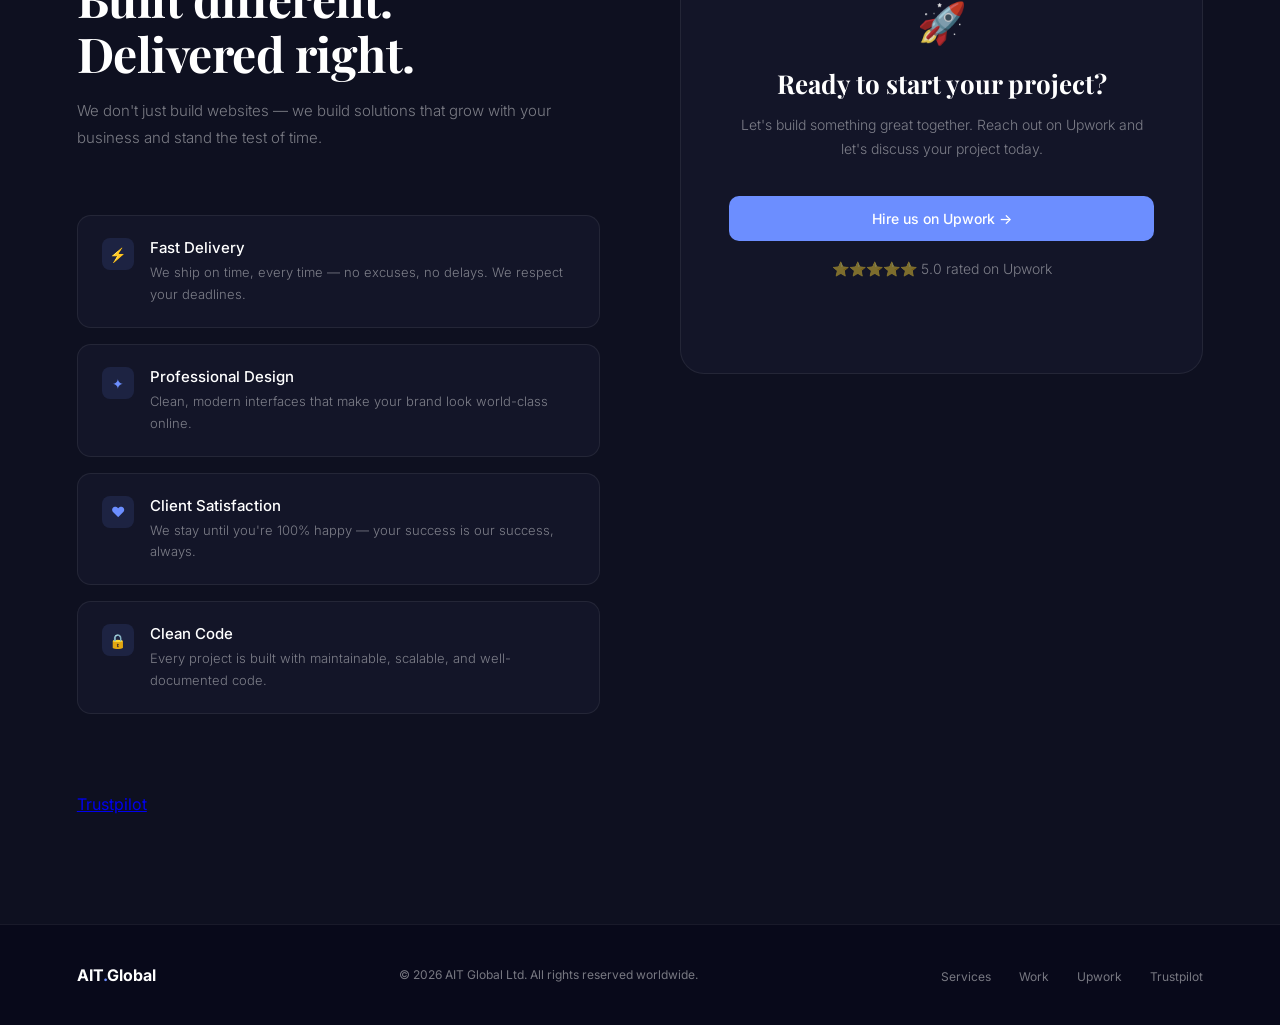
==== commit 90d5061c: "Update index.html" ====
--- a/index.html
+++ b/index.html
@@ -235,7 +235,8 @@
         <a href="https://www.upwork.com/agencies/2029440093479025218/" class="btn-primary" target="_blank">Hire us on Upwork →</a>
         <p class="cta-trust">⭐⭐⭐⭐⭐ 5.0 rated on Upwork</p>
       </div>
-     <div
+    </div>
+   <div
       class="trustpilot-widget"
       data-locale="en-GB"
       data-template-id="56278e9abfbbba0bdcd568bc"
@@ -244,7 +245,6 @@
       data-style-width="100%"
       data-theme="light">
       <a href="https://www.trustpilot.com/review/aitgloballtd.com" target="_blank" rel="noopener">Trustpilot</a>
-    </div>
     </div>
   </div>
 </section>
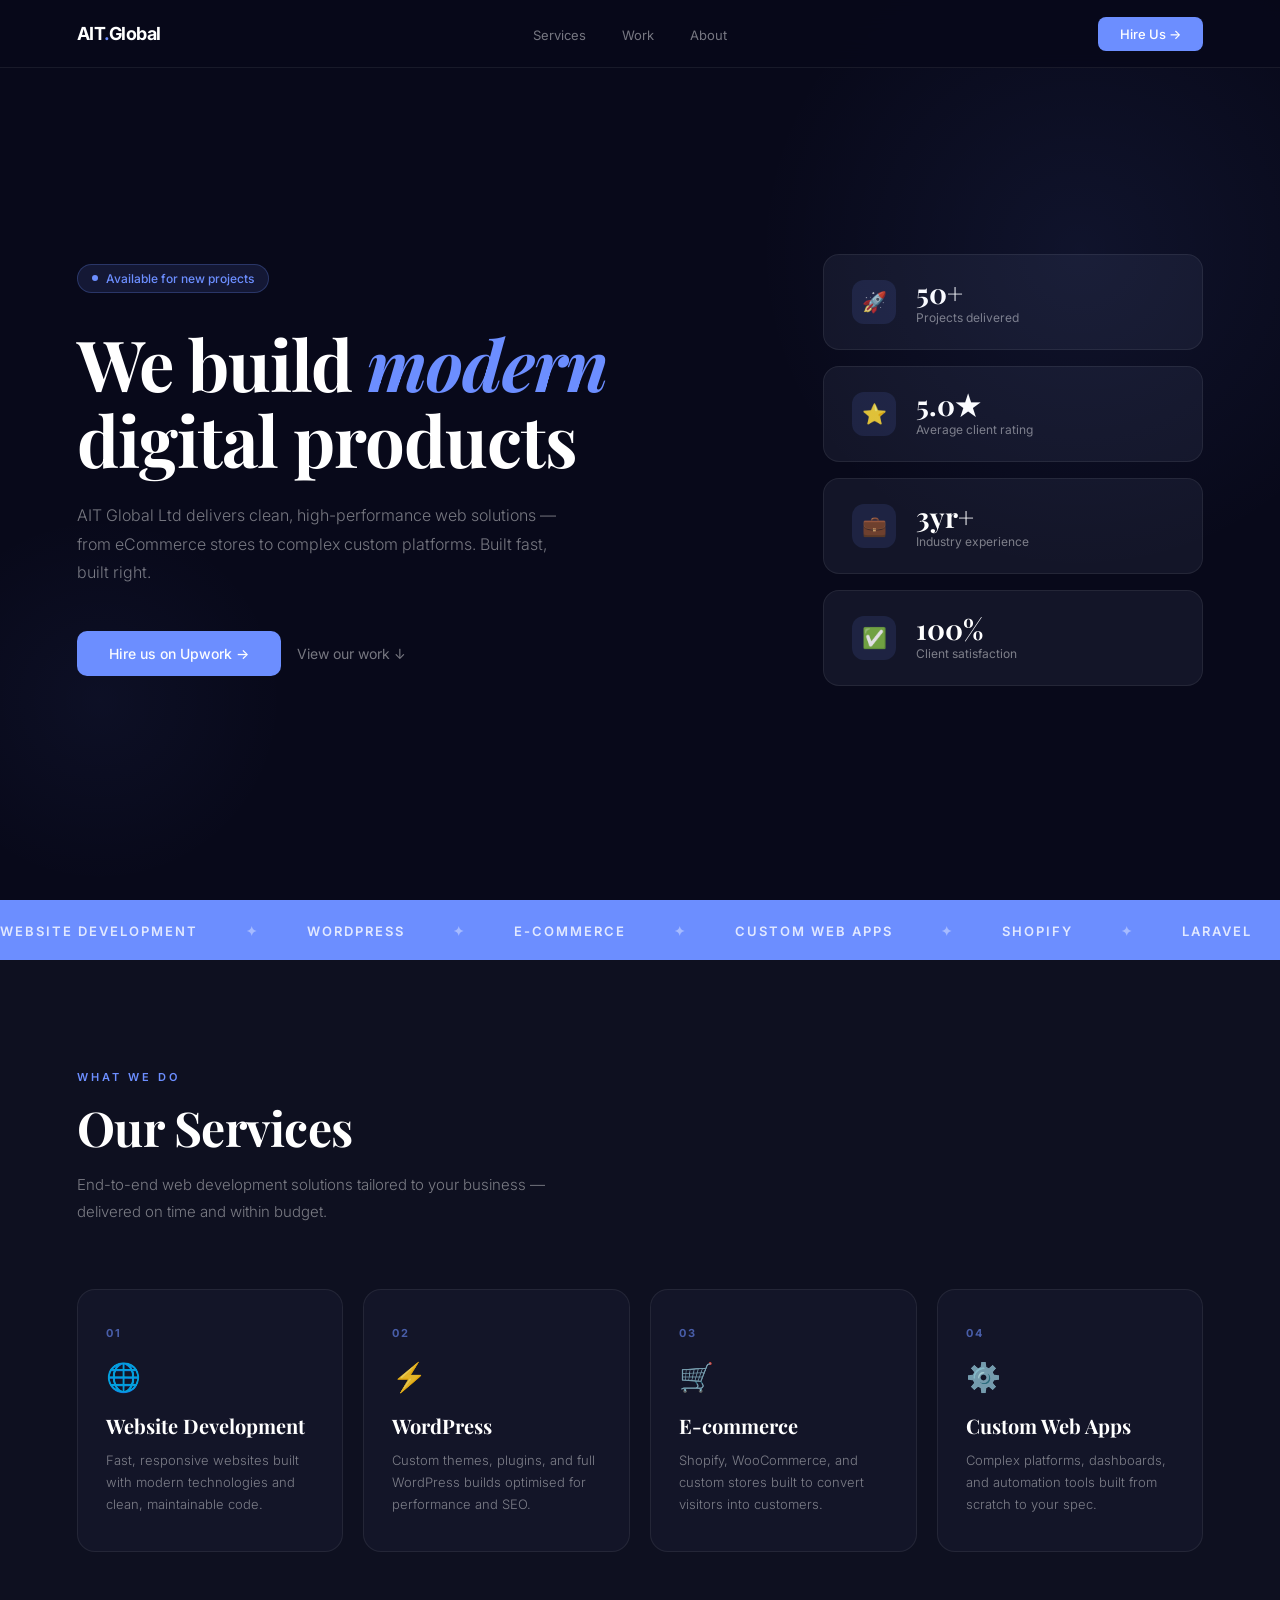
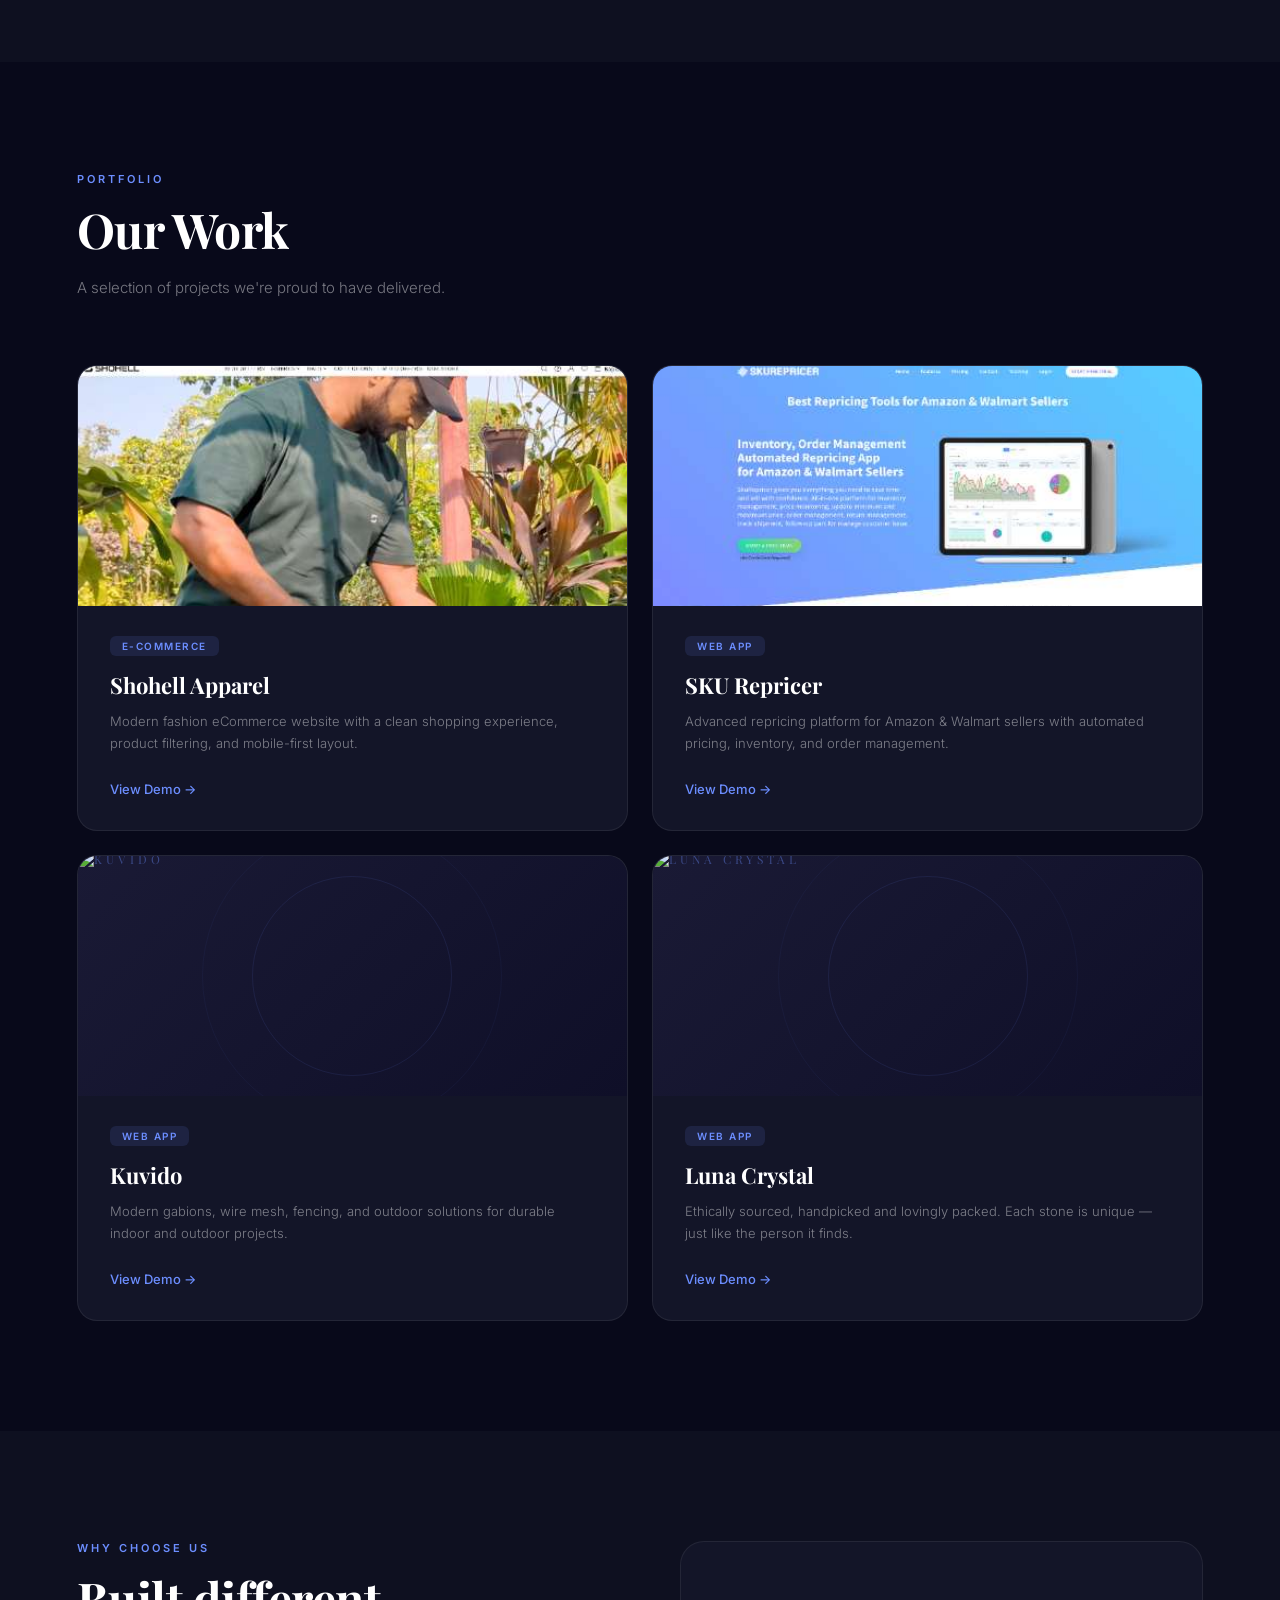
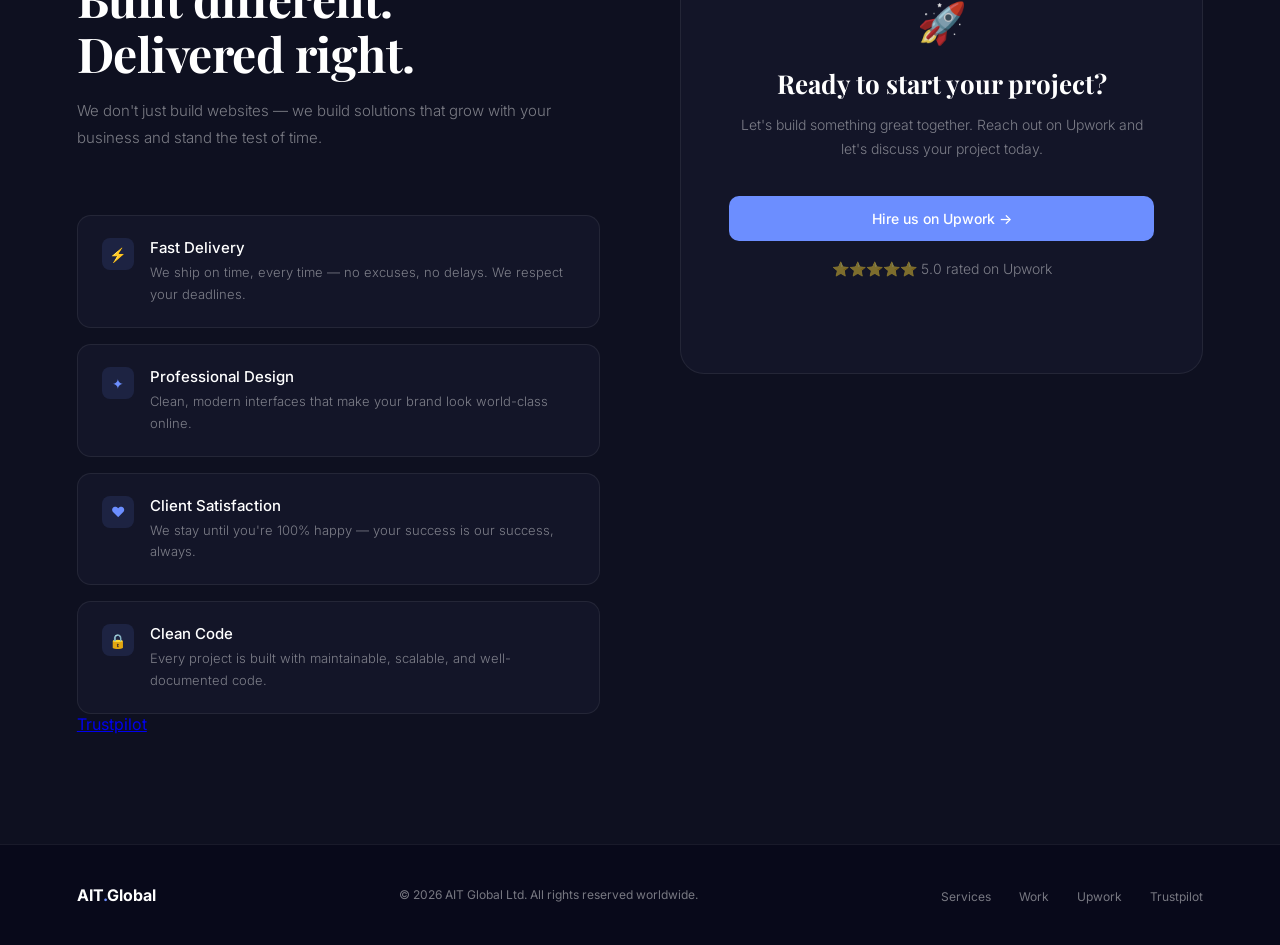
==== commit b338d628: "Update index.html" ====
--- a/index.html
+++ b/index.html
@@ -236,7 +236,8 @@
         <p class="cta-trust">⭐⭐⭐⭐⭐ 5.0 rated on Upwork</p>
       </div>
     </div>
-   <div
+  </div>
+ <div
       class="trustpilot-widget"
       data-locale="en-GB"
       data-template-id="56278e9abfbbba0bdcd568bc"
@@ -246,7 +247,6 @@
       data-theme="light">
       <a href="https://www.trustpilot.com/review/aitgloballtd.com" target="_blank" rel="noopener">Trustpilot</a>
     </div>
-  </div>
 </section>
 
 <footer>
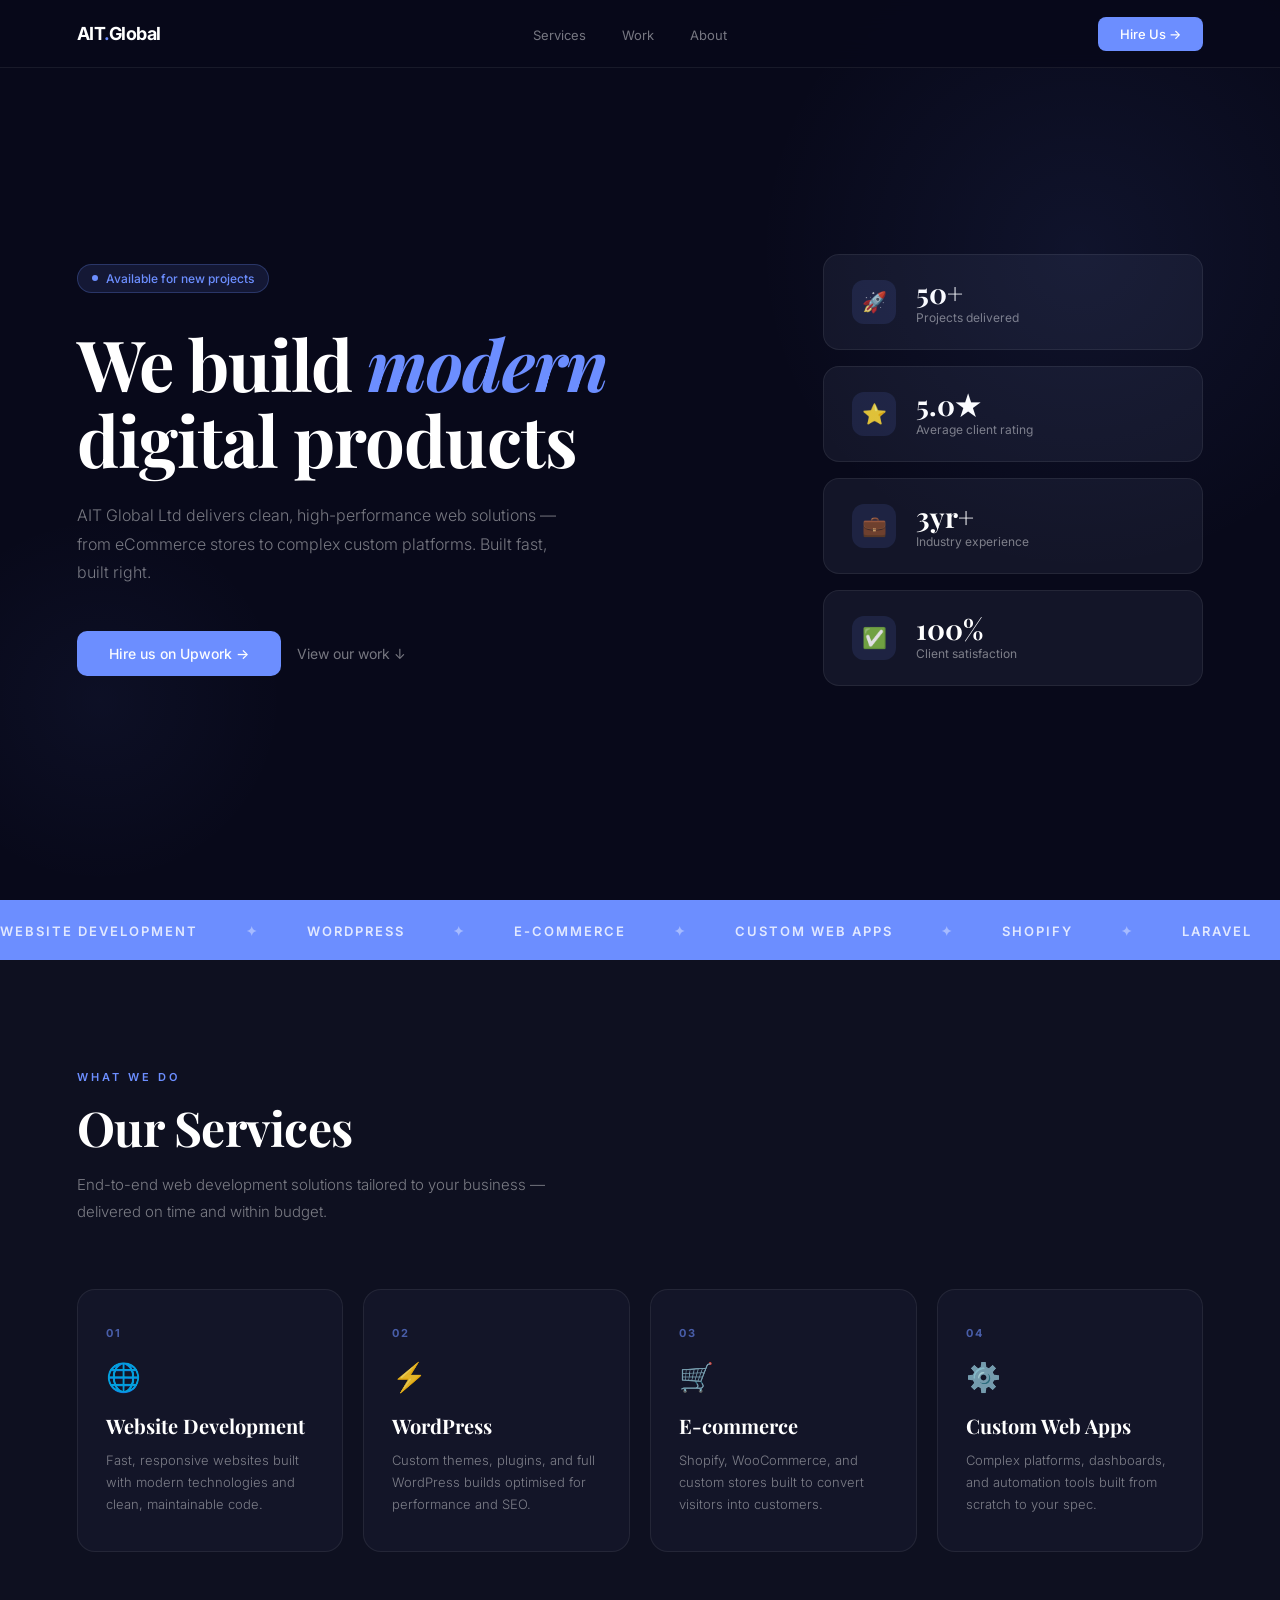
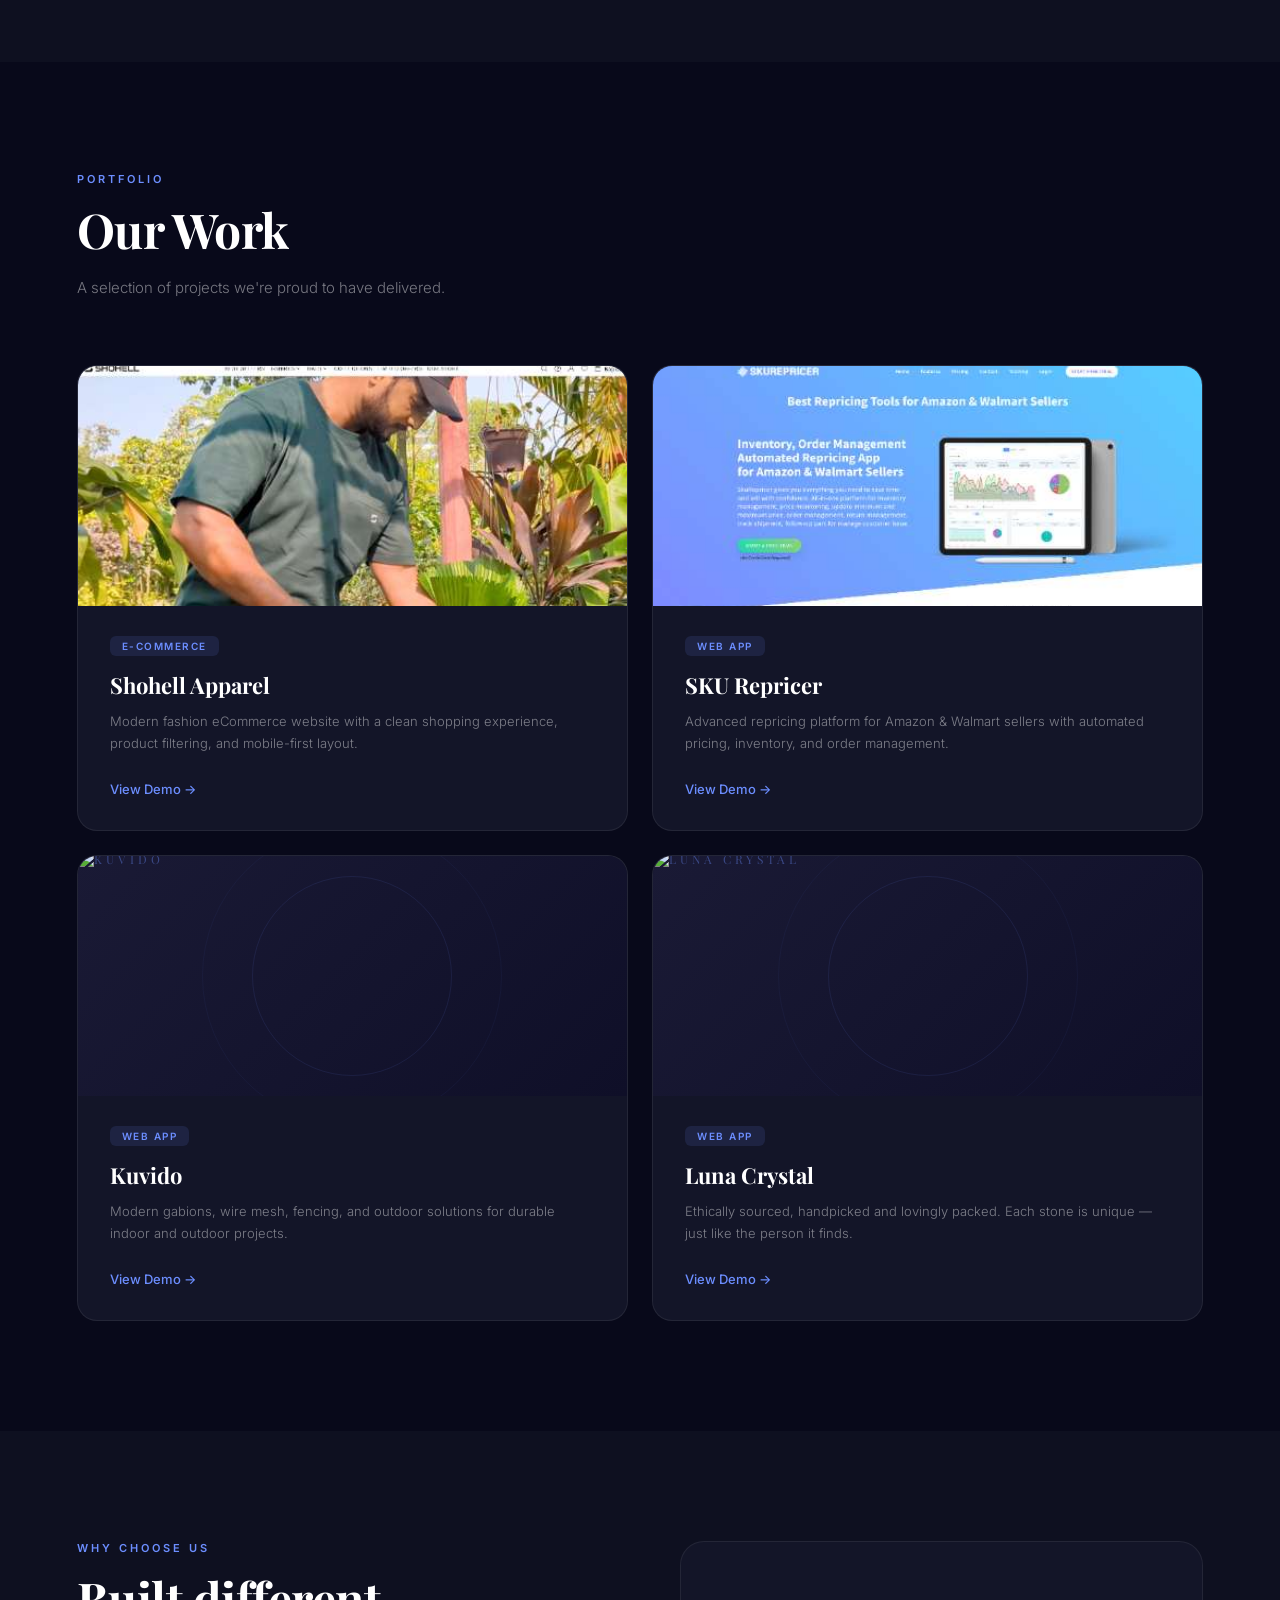
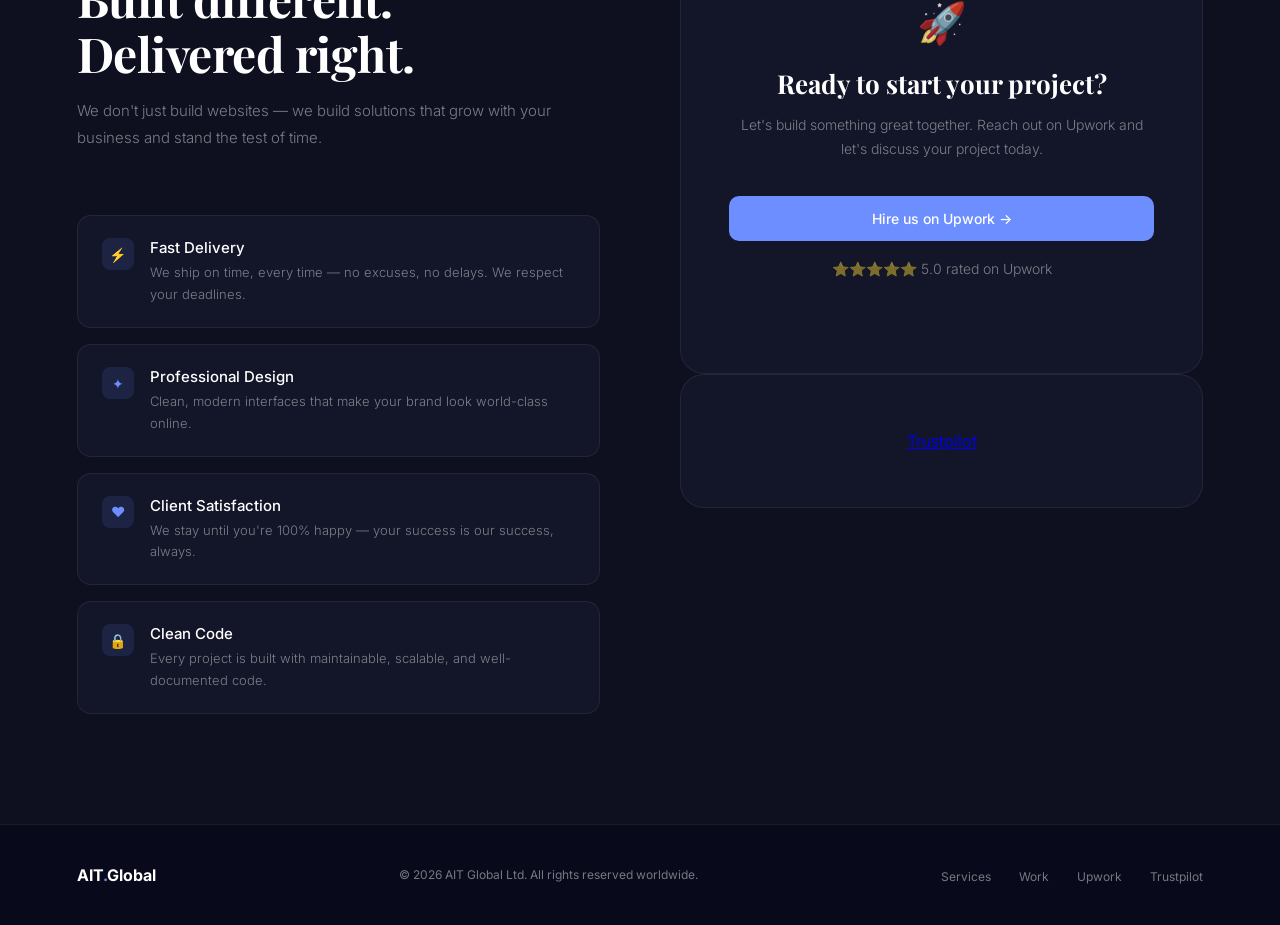
==== commit 817271d4: "Update index.html" ====
--- a/index.html
+++ b/index.html
@@ -235,9 +235,8 @@
         <a href="https://www.upwork.com/agencies/2029440093479025218/" class="btn-primary" target="_blank">Hire us on Upwork →</a>
         <p class="cta-trust">⭐⭐⭐⭐⭐ 5.0 rated on Upwork</p>
       </div>
-    </div>
-  </div>
- <div
+     <div class="cta-box">
+        <div
       class="trustpilot-widget"
       data-locale="en-GB"
       data-template-id="56278e9abfbbba0bdcd568bc"
@@ -247,6 +246,9 @@
       data-theme="light">
       <a href="https://www.trustpilot.com/review/aitgloballtd.com" target="_blank" rel="noopener">Trustpilot</a>
     </div>
+      </div>
+    </div>
+  </div>
 </section>
 
 <footer>
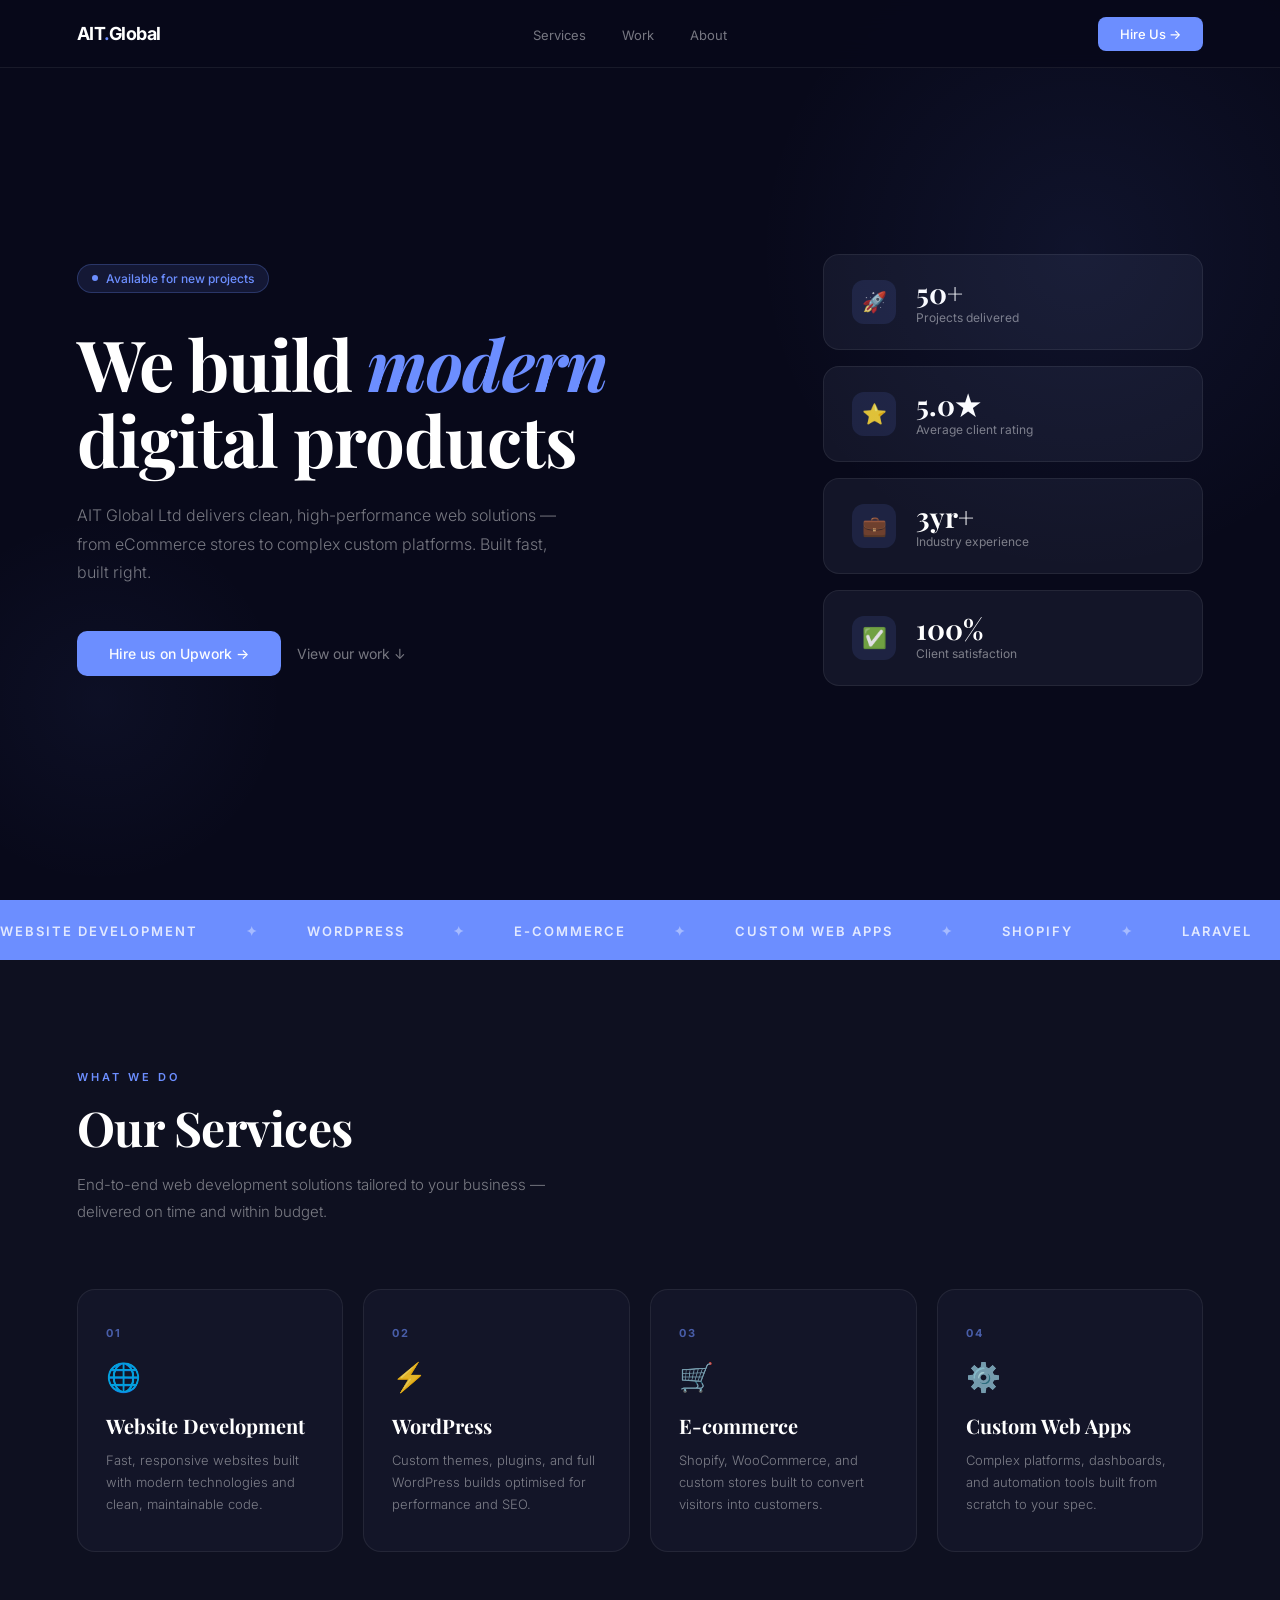
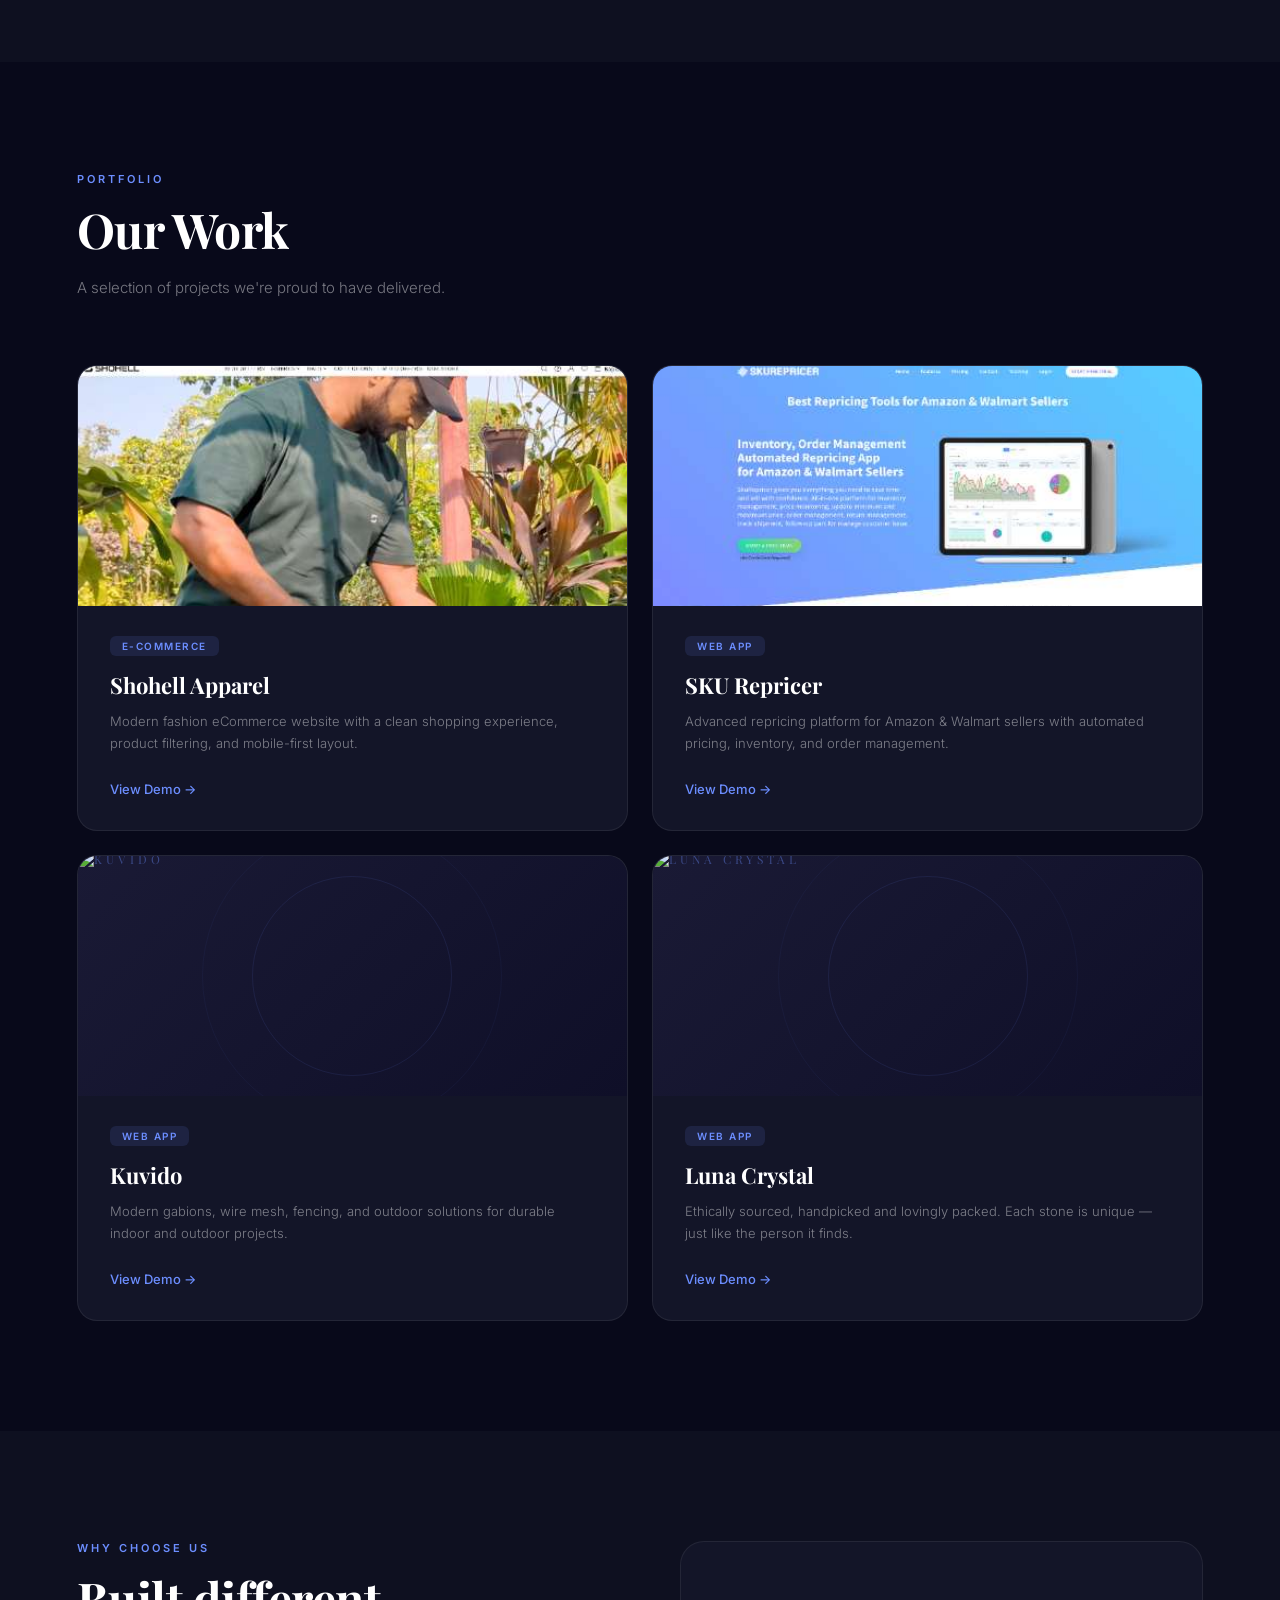
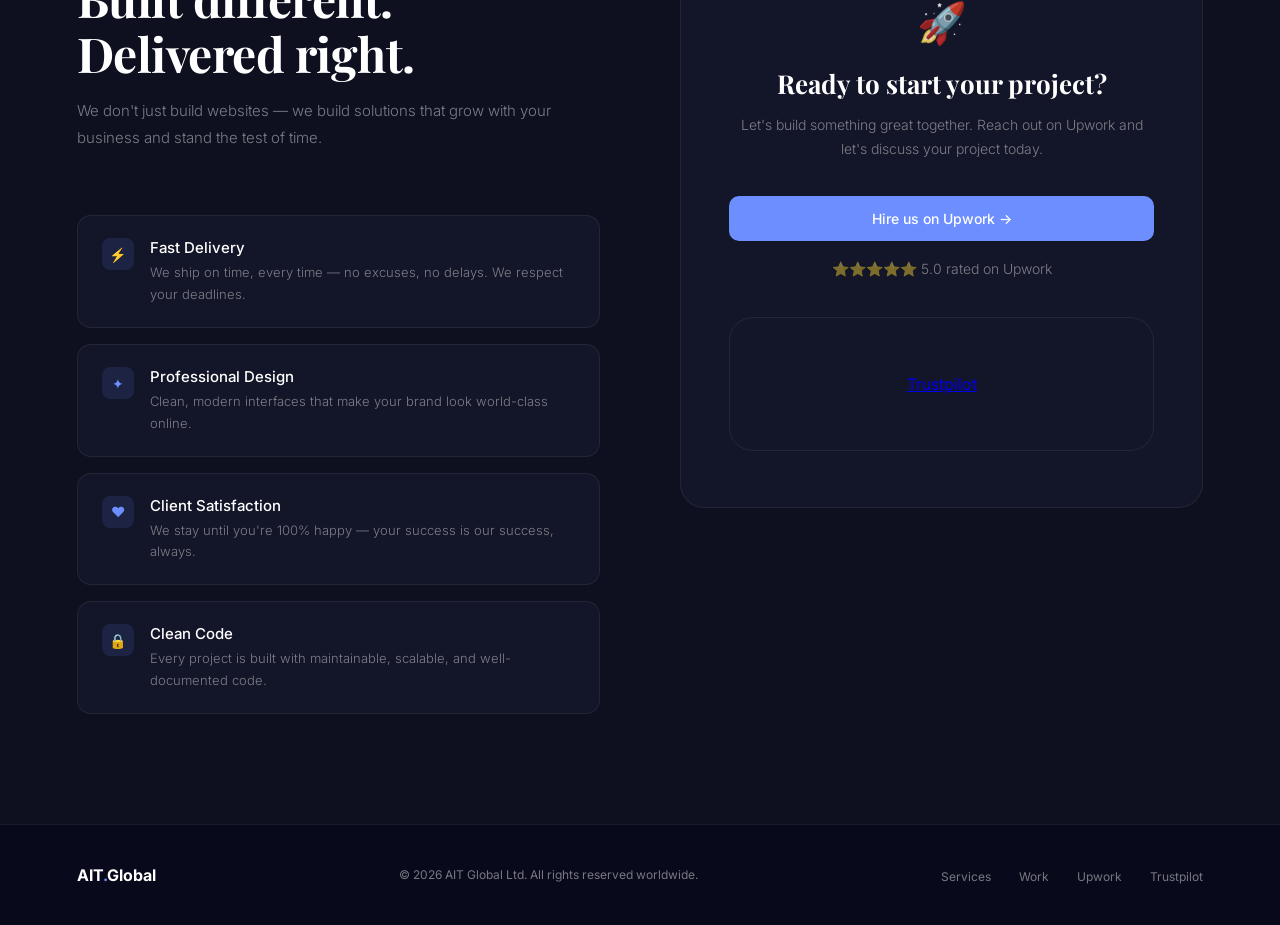
==== commit c2e0aa40: "Update index.html" ====
--- a/index.html
+++ b/index.html
@@ -234,8 +234,7 @@
         <p>Let's build something great together. Reach out on Upwork and let's discuss your project today.</p>
         <a href="https://www.upwork.com/agencies/2029440093479025218/" class="btn-primary" target="_blank">Hire us on Upwork →</a>
         <p class="cta-trust">⭐⭐⭐⭐⭐ 5.0 rated on Upwork</p>
-      </div>
-     <div class="cta-box">
+       <div class="cta-box">
         <div
       class="trustpilot-widget"
       data-locale="en-GB"
@@ -246,6 +245,7 @@
       data-theme="light">
       <a href="https://www.trustpilot.com/review/aitgloballtd.com" target="_blank" rel="noopener">Trustpilot</a>
     </div>
+      </div>
       </div>
     </div>
   </div>
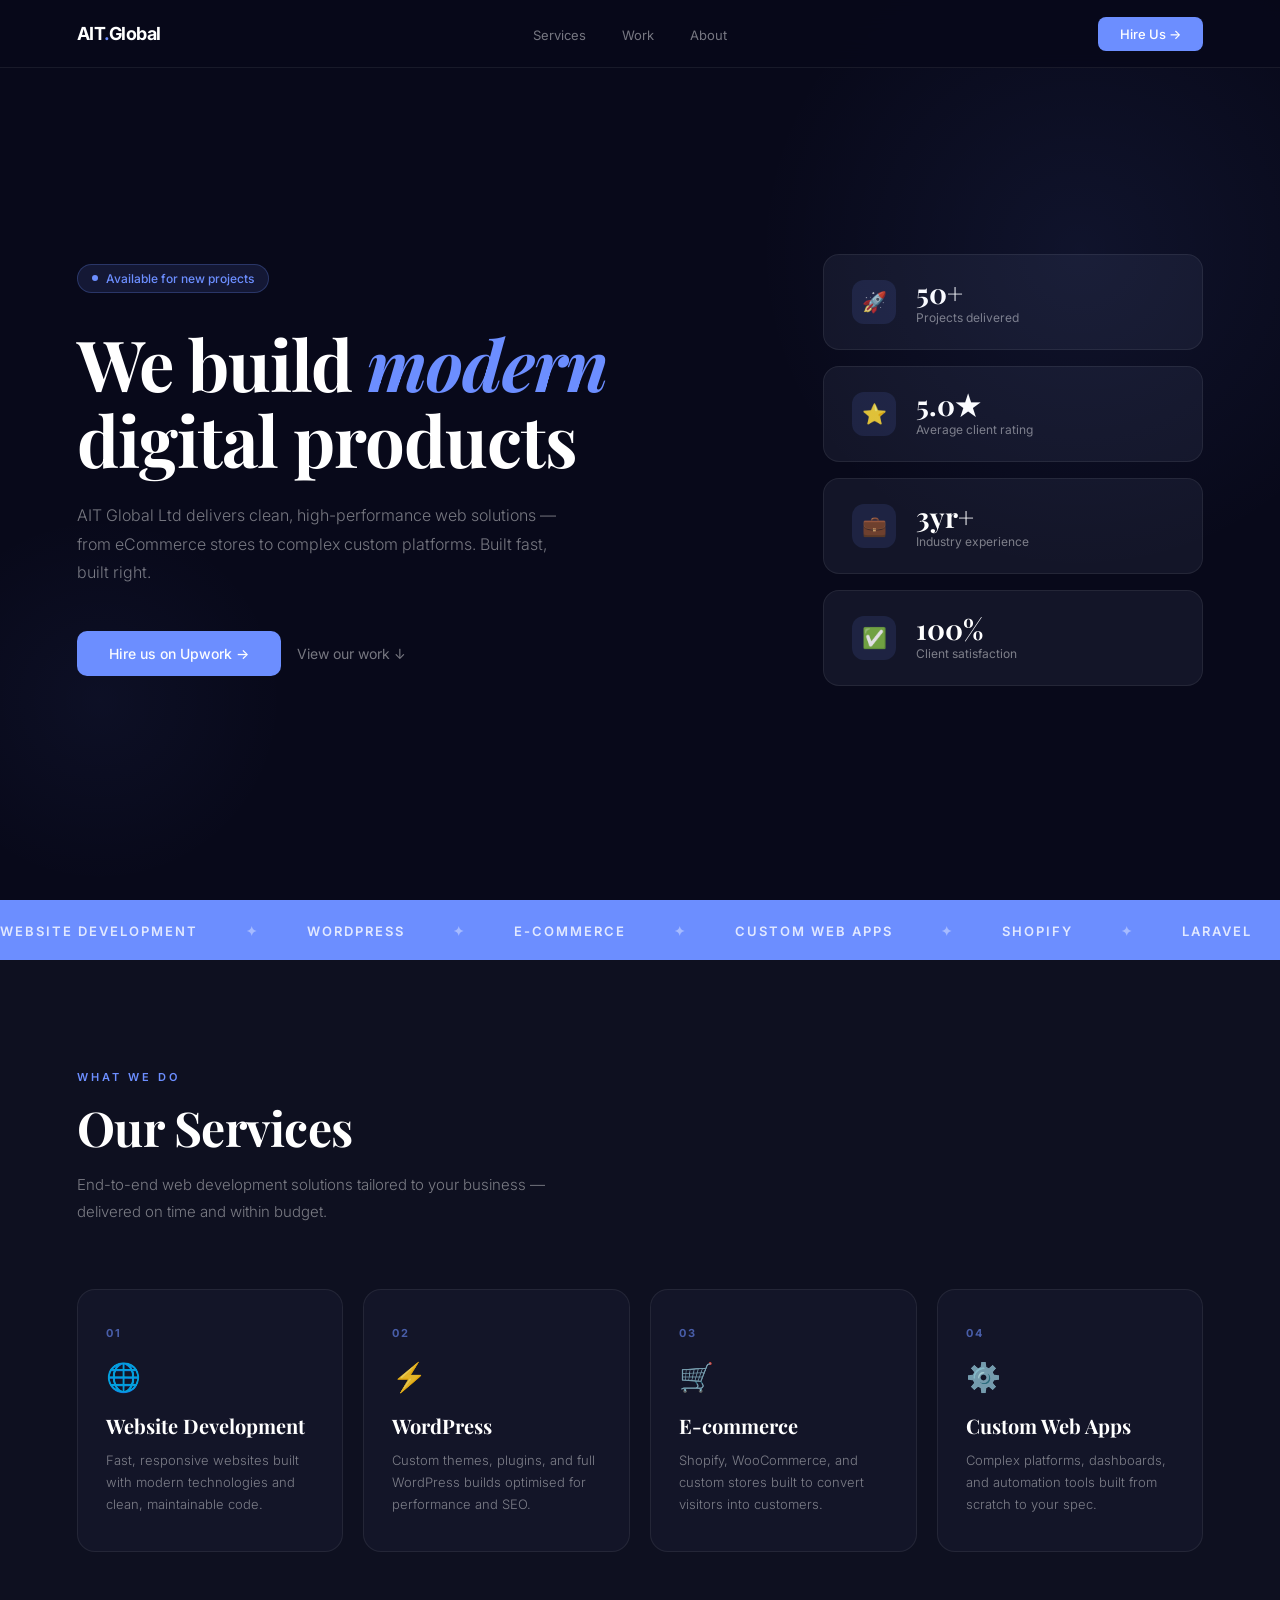
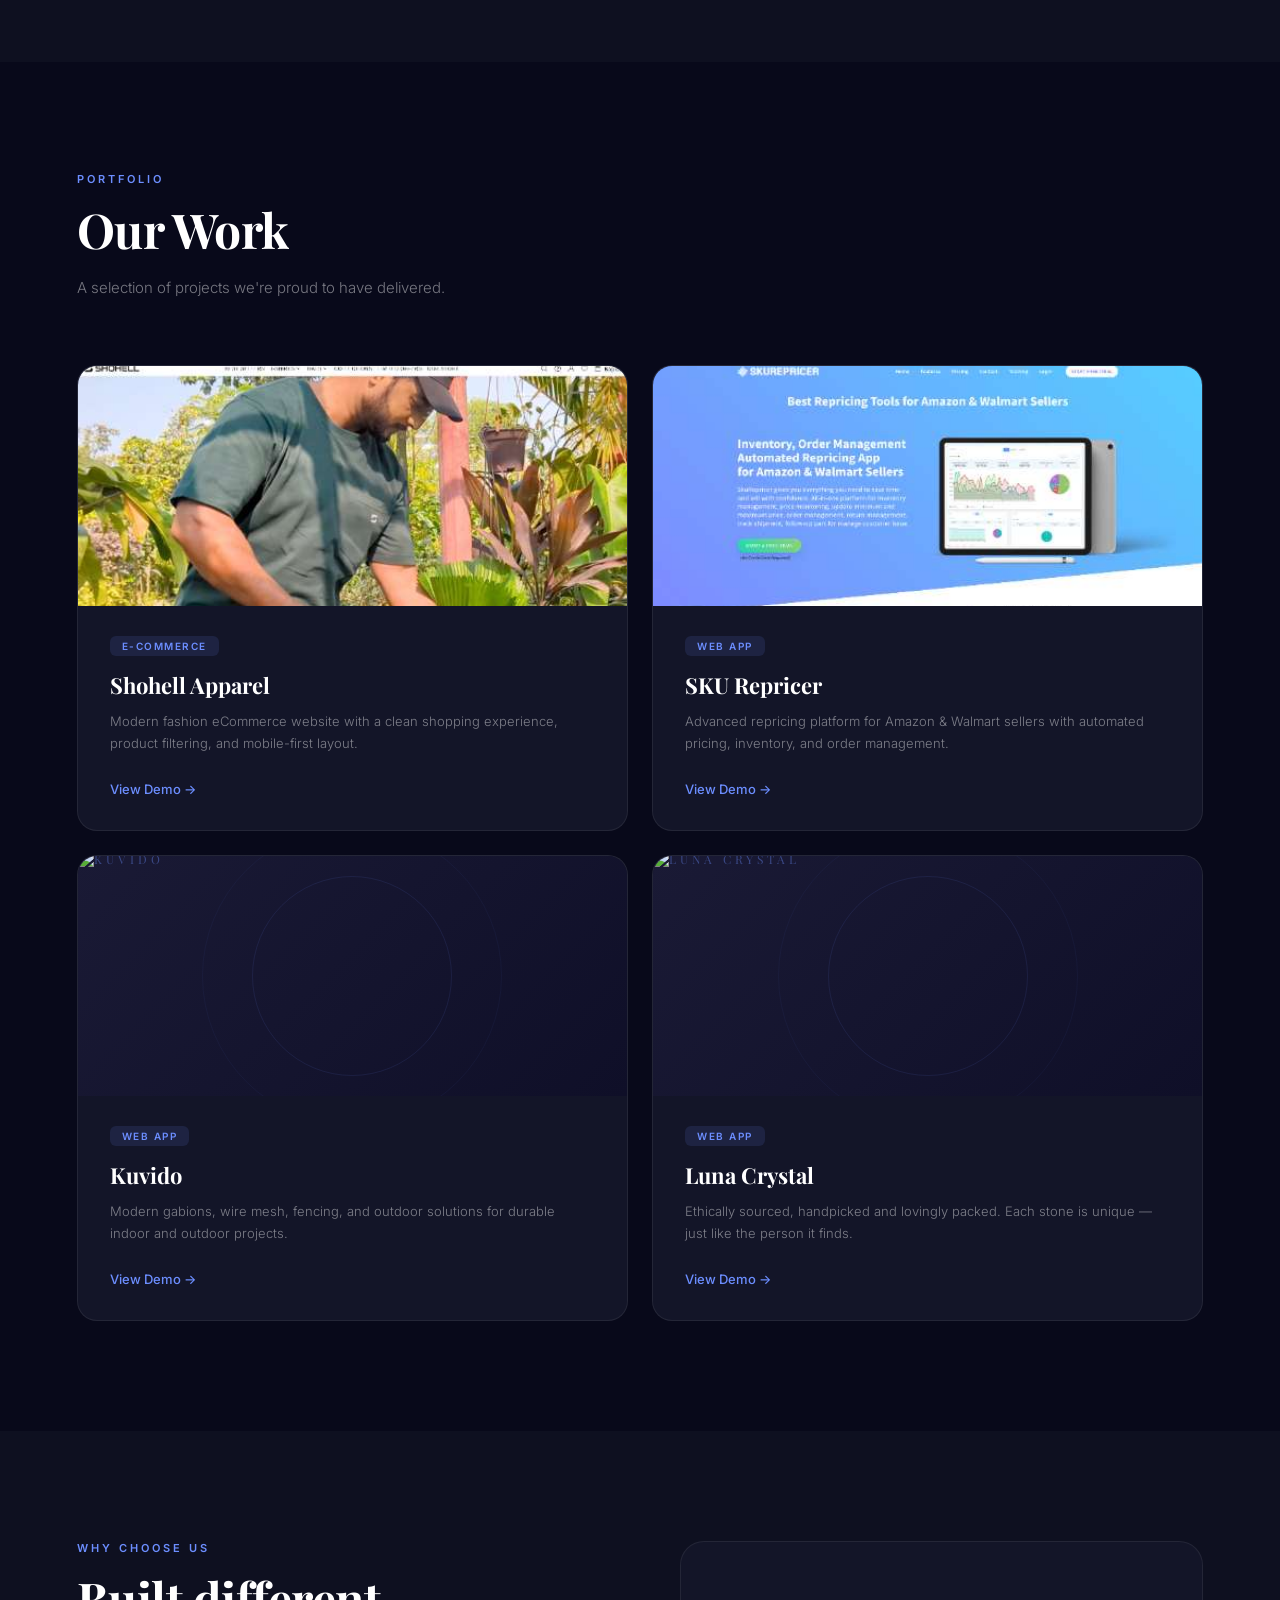
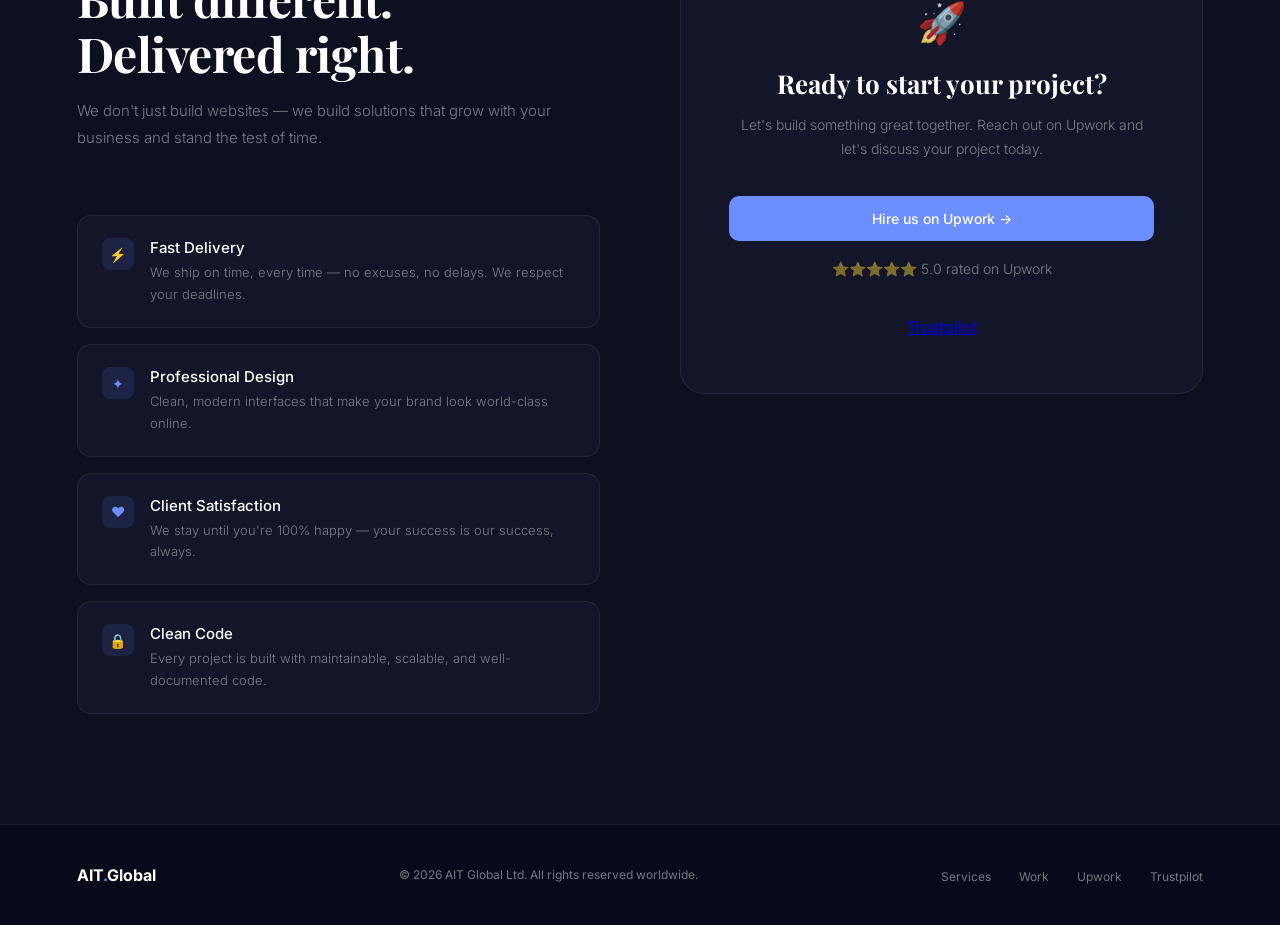
==== commit 8659d3e7: "Update index.html" ====
--- a/index.html
+++ b/index.html
@@ -234,18 +234,16 @@
         <p>Let's build something great together. Reach out on Upwork and let's discuss your project today.</p>
         <a href="https://www.upwork.com/agencies/2029440093479025218/" class="btn-primary" target="_blank">Hire us on Upwork →</a>
         <p class="cta-trust">⭐⭐⭐⭐⭐ 5.0 rated on Upwork</p>
-       <div class="cta-box">
-        <div
-      class="trustpilot-widget"
-      data-locale="en-GB"
-      data-template-id="56278e9abfbbba0bdcd568bc"
-      data-businessunit-id="6a0d34b3b5e8fbc1fc6ab415"
-      data-style-height="140px"
-      data-style-width="100%"
-      data-theme="light">
-      <a href="https://www.trustpilot.com/review/aitgloballtd.com" target="_blank" rel="noopener">Trustpilot</a>
-    </div>
-      </div>
+       <div
+       class="trustpilot-widget"
+       data-locale="en-GB"
+       data-template-id="56278e9abfbbba0bdcd568bc"
+       data-businessunit-id="6a0d34b3b5e8fbc1fc6ab415"
+       data-style-height="140px"
+       data-style-width="100%"
+       data-theme="light">
+       <a href="https://www.trustpilot.com/review/aitgloballtd.com" target="_blank" rel="noopener">Trustpilot</a>
+     </div>
       </div>
     </div>
   </div>
